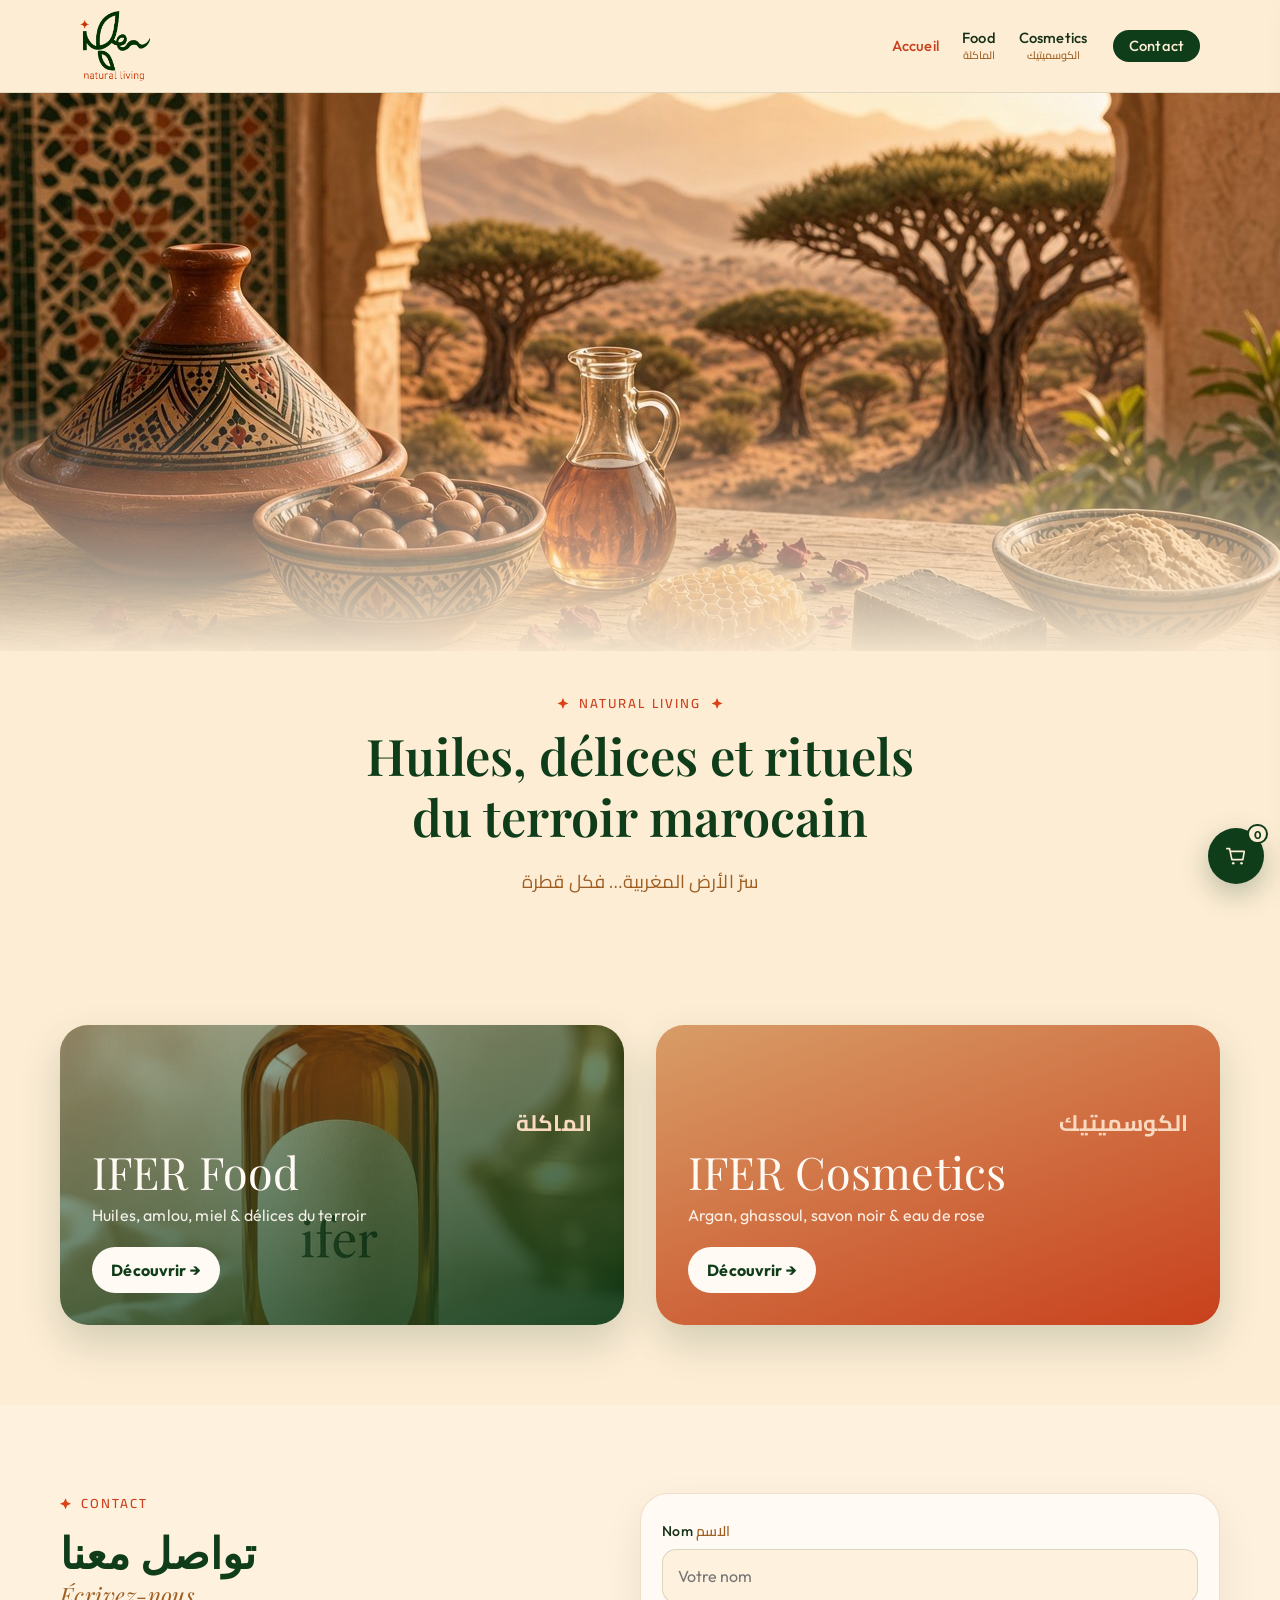
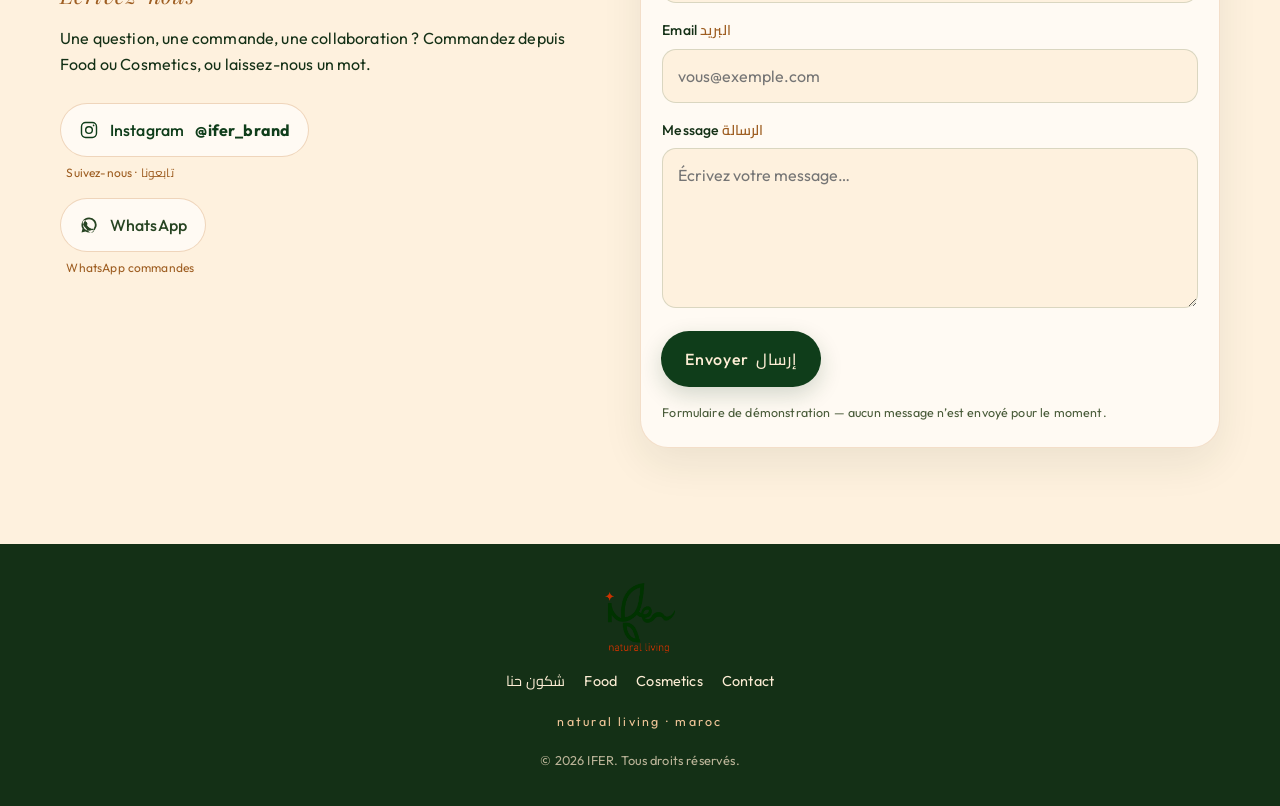
==== index.html @ e7b7a6c0 "Argan trees hero, fix WhatsApp order + contact send" ====
<!DOCTYPE html>
<html lang="fr">
<head>
  <meta charset="UTF-8">
  <meta name="viewport" content="width=device-width, initial-scale=1">
  <meta name="description" content="IFER — natural living. Huiles, délices et rituels du terroir marocain. Food et Cosmetics.">
  <title>IFER — natural living</title>
  <link rel="icon" type="image/png" sizes="32x32" href="assets/favicon-32.png">
  <link rel="icon" type="image/png" sizes="64x64" href="assets/favicon-64.png">
  <link rel="apple-touch-icon" href="assets/favicon-256.png">
  <link rel="preconnect" href="https://fonts.googleapis.com">
  <link rel="preconnect" href="https://fonts.gstatic.com" crossorigin>
  <link href="https://fonts.googleapis.com/css2?family=Cairo:wght@400;500;600;700&family=Outfit:wght@300;400;500;600&family=Playfair+Display:ital,wght@0,400;0,500;0,600;0,700;1,400;1,500&display=swap" rel="stylesheet">
  <link rel="stylesheet" href="styles.css">
</head>
<body>
  <a class="skip-link" href="#contenu">Aller au contenu</a>

  <header class="site-header" id="top">
    <div class="header-inner">
      <a class="brand" href="index.html" aria-label="ifer natural living — accueil">
        <img src="assets/ifer-logo.png" width="2061" height="2050" alt="ifer, natural living">
      </a>
      <button class="nav-toggle" type="button" aria-expanded="false" aria-controls="site-nav" aria-label="Ouvrir le menu">
        <span></span><span></span><span></span>
      </button>
      <nav class="site-nav" id="site-nav" aria-label="Navigation principale">
        <ul>
          <li><a href="index.html" aria-current="page" class="is-active">Accueil</a></li>
          <li><a href="food.html">Food<span class="nav-sub">الماكلة</span></a></li>
          <li><a href="cosmetics.html">Cosmetics<span class="nav-sub">الكوسميتيك</span></a></li>
          <li><a href="index.html#contact" class="nav-cta">Contact</a></li>
        </ul>
      </nav>
    </div>
  </header>

  <main id="contenu">
    <section class="hero" id="accueil">
      <div class="hero-art-wrap hero-heritage reveal" role="img" aria-label="Terroir marocain : tajine, noix d'argan, huile, miel, savon noir et ghassoul devant un arc en zellige et l'Atlas">
        
      </div>
      <div class="hero-caption">
        <p class="eyebrow"><span class="star" aria-hidden="true"></span> natural living <span class="star" aria-hidden="true"></span></p>
        <h1>Huiles, délices et rituels<br>du terroir marocain</h1>
        <p class="hero-ar" lang="ar" dir="rtl">سرّ الأرض المغربية… فكل قطرة</p>
        
      </div>
    </section>
    <section class="choices" id="choices">
      <div class="container choices-grid">
        <a class="choice-card choice-food" href="food.html">
          <span class="choice-ar" lang="ar" dir="rtl">الماكلة</span>
          <span class="choice-title">IFER Food</span>
          <span class="choice-sub">Huiles, amlou, miel &amp; délices du terroir</span>
          <span class="choice-go">Découvrir →</span>
        </a>
        <a class="choice-card choice-cos" href="cosmetics.html">
          <span class="choice-ar" lang="ar" dir="rtl">الكوسميتيك</span>
          <span class="choice-title">IFER Cosmetics</span>
          <span class="choice-sub">Argan, ghassoul, savon noir &amp; eau de rose</span>
          <span class="choice-go">Découvrir →</span>
        </a>
      </div>
    </section>

    <section class="contact" id="contact">
      <div class="container contact-grid">
        <div class="contact-copy reveal">
          <p class="eyebrow"><span class="star" aria-hidden="true"></span> Contact</p>
          <h2>تواصل معنا <span class="h-latin">Écrivez-nous</span></h2>
          <p>Une question, une commande, une collaboration ? Commandez depuis Food ou Cosmetics, ou laissez-nous un mot.</p>
          <ul class="contact-links">
            <li>
              <a class="social-btn ig" href="https://www.instagram.com/ifer_brand/" target="_blank" rel="noopener noreferrer">
                <svg viewBox="0 0 24 24" width="20" height="20" aria-hidden="true" fill="none" stroke="currentColor" stroke-width="1.7"><rect x="3" y="3" width="18" height="18" rx="5"/><circle cx="12" cy="12" r="4"/><circle cx="17.5" cy="6.5" r="1" fill="currentColor" stroke="none"/></svg>
                Instagram <strong>@ifer_brand</strong>
              </a>
              <span class="hint">Suivez-nous · تابعونا</span>
            </li>
            <li>
              <a class="social-btn wa" href="#" aria-disabled="true">
                <svg viewBox="0 0 24 24" width="20" height="20" aria-hidden="true" fill="currentColor"><path d="M12 3a9 9 0 0 0-7.8 13.5L3 21l4.7-1.2A9 9 0 1 0 12 3Zm0 2a7 7 0 0 1 5.9 10.7l-.3.4.7 2.5-2.5-.7-.4.2A7 7 0 1 1 12 5Zm-3.2 3.3c.2 0 .4 0 .6.5.2.5.7 1.7.8 1.8.1.2 0 .4-.2.6l-.3.4c-.2.2-.3.3-.1.6.2.3 1 1.6 2.2 2.6 1.5 1.2 2.7 1.6 3.1 1.8.4.1.6.1.8-.1.2-.2 1-.1 1.2 0 .10.0.1.2 1 1.1.2.4.2 1.3-.3 2.1-.5.8-1.6 1.3-2.2 1.3h-.6c-.4 0-1.2-.2-2.4-.7A12.5 12.5 0 0 1 8.2 16c-1.5-1.4-2.5-3.1-2.8-3.6-.3-.5-.9-1.8-.9-3 0-1.2.6-2.3 1.1-2.7.3-.3.8-.4 1.2-.4Z"/></svg>
                WhatsApp
              </a>
              <span class="hint">WhatsApp commandes</span>
            </li>
          </ul>
        </div>

        <form class="contact-form reveal" id="contact-form" action="#" method="post" novalidate>
          <div class="field">
            <label for="nom">Nom <span lang="ar">الاسم</span></label>
            <input type="text" id="nom" name="nom" autocomplete="name" placeholder="Votre nom">
          </div>
          <div class="field">
            <label for="email">Email <span lang="ar">البريد</span></label>
            <input type="email" id="email" name="email" autocomplete="email" placeholder="vous@exemple.com">
          </div>
          <div class="field">
            <label for="message">Message <span lang="ar">الرسالة</span></label>
            <textarea id="message" name="message" rows="5" placeholder="Écrivez votre message…"></textarea>
          </div>
          <button class="btn btn-green" type="submit">Envoyer <span lang="ar">إرسال</span></button>
          <p class="form-note">Formulaire de démonstration — aucun message n’est envoyé pour le moment.</p>
          <p class="form-success" id="form-success" hidden>شكراً. Merci — votre message a bien été préparé. Ouverture de WhatsApp…</p>
        </form>
      </div>
    </section>
  </main>

  <footer class="site-footer">
    <div class="container footer-inner">
      <a class="brand footer-brand" href="index.html">
        <img src="assets/ifer-logo.png" width="2061" height="2050" alt="ifer, natural living">
      </a>
      <nav aria-label="Pied de page">
        <a href="index.html">شكون حنا</a>
        <a href="food.html">Food</a>
        <a href="cosmetics.html">Cosmetics</a>
        <a href="index.html#contact">Contact</a>
      </nav>
      <p class="footer-tag">natural living · Maroc</p>
      <p class="copyright">© <span id="year"></span> IFER. Tous droits réservés.</p>
    </div>
  </footer>

  <script src="script.js"></script>
</body>
</html>
---- styles.css ----
/* IFER — natural living
   Palette sampled from the brand artwork */
:root {
  --green-dark: #0f3d1a;
  --green-wordmark: #274422;
  --green-deep: #203d1d;
  --green-ink: #143016;
  --orange: #c8401c;
  --orange-tag: #cb401e;
  --orange-star: #db4216;
  --orange-bright: #f0420e;
  --orange-dark: #c83815;
  --cream: #fdedd5;
  --cream-mid: #fdeed7;
  --cream-warm: #fef1de;
  --cream-deep: #f3e0c4;
  --gold-mid: #e7b686;
  --gold-light: #f1c699;
  --gold-dark: #d89d67;
  --amber: #b67943;
  --amber-dark: #9e5e22;
  --amber-light: #d2975a;
  --pink-pill: #f9dac1;
  --backdrop: #c4986f;
  --paper: #fffaf3;
  --text: #143016;
  --text-soft: #4a5c3a;
  --line: rgba(15, 61, 26, 0.12);
  --shadow: 0 16px 40px rgba(20, 48, 22, 0.08);
  --radius: 22px;
  --header-h: 84px;
  --font-serif: "Playfair Display", "Times New Roman", serif;
  --font-sans: "Outfit", "Cairo", system-ui, sans-serif;
  --font-ar: "Cairo", "Outfit", system-ui, sans-serif;
  --ease: cubic-bezier(.22, 1, .36, 1);
}

*, *::before, *::after { box-sizing: border-box; }
html { scroll-behavior: smooth; }
@media (prefers-reduced-motion: reduce) {
  html { scroll-behavior: auto; }
  *, *::before, *::after {
    animation-duration: 0.01ms !important;
    animation-iteration-count: 1 !important;
    transition-duration: 0.01ms !important;
  }
}

body {
  margin: 0;
  font-family: var(--font-sans);
  font-weight: 400;
  color: var(--text);
  background: var(--cream);
  line-height: 1.65;
  letter-spacing: 0.01em;
  -webkit-font-smoothing: antialiased;
}

img { max-width: 100%; height: auto; display: block; }
a { color: inherit; }
button, input, textarea { font: inherit; color: inherit; }

h1, h2, h3, em {
  font-family: var(--font-serif);
  font-weight: 600;
  letter-spacing: 0;
  line-height: 1.2;
  color: var(--green-dark);
}

h1 { font-size: clamp(1.85rem, 5vw, 3.15rem); margin: 0 0 0.4em; }
h2 { font-size: clamp(1.7rem, 4vw, 2.7rem); margin: 0 0 0.35em; }
h3 { font-size: 1.25rem; margin: 0 0 0.25em; }

[lang="ar"] { font-family: var(--font-ar); }

.skip-link {
  position: absolute;
  left: 1rem;
  top: -4rem;
  background: var(--green-dark);
  color: var(--cream);
  padding: 0.6rem 1rem;
  z-index: 1000;
  border-radius: 8px;
}
.skip-link:focus { top: 0.6rem; }

.container {
  width: min(1120px, calc(100% - 2rem));
  margin-inline: auto;
}

/* Eyebrow + 4-point star / orange dots (from the product post) */
.eyebrow {
  display: flex;
  align-items: center;
  justify-content: center;
  gap: 0.65rem;
  margin: 0 0 0.7rem;
  font-family: var(--font-ar);
  font-size: 0.82rem;
  font-weight: 600;
  letter-spacing: 0.16em;
  text-transform: uppercase;
  color: var(--orange-tag);
}
.section-head .eyebrow,
.about-copy .eyebrow,
.feature-body .eyebrow,
.contact-copy .eyebrow { justify-content: flex-start; }

.star {
  width: 11px;
  height: 11px;
  background: var(--orange-star);
  clip-path: polygon(50% 0%, 65% 35%, 100% 50%, 65% 65%, 50% 100%, 35% 65%, 0% 50%, 35% 35%);
  display: inline-block;
  flex-shrink: 0;
}
.dot {
  width: 7px;
  height: 7px;
  background: var(--orange);
  border-radius: 50%;
  display: inline-block;
  flex-shrink: 0;
}

.h-latin {
  display: block;
  margin-top: 0.25rem;
  font-family: var(--font-serif);
  font-style: italic;
  font-weight: 400;
  font-size: 0.52em;
  color: var(--amber-dark);
  letter-spacing: 0.02em;
}

.section-lead {
  max-width: 38rem;
  margin: 0.25rem 0 0;
  color: var(--text-soft);
  font-size: 1.02rem;
}

.section-head {
  margin-bottom: 2.4rem;
  text-align: left;
}

/* Buttons */
.btn {
  display: inline-flex;
  align-items: center;
  justify-content: center;
  gap: 0.45rem;
  padding: 0.85rem 1.45rem;
  border-radius: 999px;
  text-decoration: none;
  border: 1.5px solid transparent;
  cursor: pointer;
  font-weight: 500;
  letter-spacing: 0.04em;
  transition: transform 0.35s var(--ease), background 0.35s var(--ease), color 0.35s var(--ease), box-shadow 0.35s var(--ease);
}
.btn:hover { transform: translateY(-2px); }
.btn:focus-visible { outline: 2px solid var(--orange); outline-offset: 3px; }
.btn-green {
  background: var(--green-dark);
  color: var(--cream);
  box-shadow: 0 8px 22px rgba(15, 61, 26, 0.18);
}
.btn-green:hover { background: var(--green-wordmark); }
.btn-outline {
  background: transparent;
  color: var(--green-dark);
  border-color: var(--green-dark);
}
.btn-outline:hover { background: var(--green-dark); color: var(--cream); }

/* Header */
.site-header {
  position: sticky;
  top: 0;
  z-index: 50;
  background: rgba(253, 237, 213, 0.88);
  backdrop-filter: blur(16px) saturate(1.2);
  -webkit-backdrop-filter: blur(16px) saturate(1.2);
  border-bottom: 1px solid var(--line);
  transition: box-shadow 0.35s var(--ease), background 0.35s var(--ease);
}
.site-header.is-scrolled {
  background: rgba(253, 237, 213, 0.97);
  box-shadow: 0 8px 24px rgba(20, 48, 22, 0.06);
}
.header-inner {
  width: min(1120px, calc(100% - 1.4rem));
  margin-inline: auto;
  min-height: var(--header-h);
  display: flex;
  align-items: center;
  justify-content: space-between;
  gap: 1rem;
}
.brand img {
  height: 64px;
  width: auto;
  border-radius: 12px;
}
.footer-brand img { height: 72px; }

.nav-toggle {
  display: none;
  width: 44px;
  height: 44px;
  border: 0;
  background: transparent;
  padding: 10px 8px;
  cursor: pointer;
}
.nav-toggle span {
  display: block;
  height: 2px;
  margin: 6px 0;
  background: var(--green-dark);
  border-radius: 2px;
  transition: transform 0.3s var(--ease), opacity 0.3s;
}
.nav-toggle[aria-expanded="true"] span:nth-child(1) { transform: translateY(8px) rotate(45deg); }
.nav-toggle[aria-expanded="true"] span:nth-child(2) { opacity: 0; }
.nav-toggle[aria-expanded="true"] span:nth-child(3) { transform: translateY(-8px) rotate(-45deg); }

.site-nav ul {
  display: flex;
  align-items: center;
  gap: 0.15rem 1.15rem;
  list-style: none;
  margin: 0;
  padding: 0;
}
.site-nav a {
  text-decoration: none;
  color: var(--green-ink);
  font-size: 0.92rem;
  font-weight: 500;
  display: flex;
  flex-direction: column;
  align-items: center;
  line-height: 1.15;
  padding: 0.35rem 0.15rem;
  position: relative;
}
.site-nav a::after {
  content: "";
  position: absolute;
  left: 20%;
  right: 20%;
  bottom: 0;
  height: 1.5px;
  background: var(--orange);
  transform: scaleX(0);
  transition: transform 0.3s var(--ease);
}
.site-nav a:hover::after,
.site-nav a:focus-visible::after { transform: scaleX(1); }
.nav-sub {
  font-family: var(--font-ar);
  font-size: 0.68rem;
  font-weight: 500;
  color: var(--amber-dark);
  letter-spacing: 0;
  margin-top: 0.12rem;
}
.nav-cta {
  background: var(--green-dark);
  color: var(--cream) !important;
  border-radius: 999px;
  padding: 0.45rem 1rem !important;
  margin-left: 0.3rem;
}
.nav-cta::after { display: none; }
.nav-cta:hover { background: var(--green-wordmark); }

/* Hero */
.hero {
  background: var(--cream);
}
.hero-art-wrap {
  background: var(--cream-deep);
}
.hero-art {
  width: 100%;
  height: auto;
  display: block;
}
.hero-caption {
  width: min(800px, calc(100% - 2rem));
  margin: 0 auto;
  padding: 2.2rem 0 3.2rem;
  text-align: center;
}
.hero-caption h1 { color: var(--green-dark); }
.hero-ar {
  font-family: var(--font-ar);
  font-size: 1.15rem;
  color: var(--amber-dark);
  margin: 0 0 1.5rem;
}
.hero-actions {
  display: flex;
  flex-wrap: wrap;
  justify-content: center;
  gap: 0.75rem;
}

/* About */
.about {
  padding: 4.5rem 0;
  background:
    linear-gradient(180deg, var(--cream-warm) 0%, var(--cream) 100%);
}
.about-grid {
  display: grid;
  gap: 2.5rem;
  align-items: center;
}
.ar-lead {
  font-size: 1.12rem;
  line-height: 1.9;
  color: var(--green-ink);
}
.about-copy p + p { margin-top: 1rem; }
.about-figure {
  margin: 0;
  position: relative;
}
.about-figure img {
  width: 100%;
  border-radius: 28px;
  box-shadow: var(--shadow);
  object-fit: cover;
  max-height: 560px;
}
.about-figure figcaption {
  display: flex;
  align-items: center;
  gap: 0.7rem;
  margin-top: 0.9rem;
  font-family: var(--font-serif);
  font-style: italic;
  color: var(--green-wordmark);
}
.pill {
  display: inline-flex;
  align-items: center;
  background: var(--pink-pill);
  color: var(--green-dark);
  font-family: var(--font-sans);
  font-style: normal;
  font-size: 0.72rem;
  font-weight: 600;
  letter-spacing: 0.08em;
  text-transform: uppercase;
  padding: 0.35rem 0.8rem;
  border-radius: 999px;
}

/* Products */
.products { padding: 4.5rem 0 5rem; }
.food { background: var(--cream); }
.cosmetics {
  background:
    linear-gradient(180deg, #f8e4cf 0%, var(--cream-warm) 40%, var(--cream) 100%);
}

.feature-card {
  display: grid;
  gap: 0;
  background: var(--paper);
  border-radius: 28px;
  overflow: hidden;
  box-shadow: var(--shadow);
  border: 1px solid rgba(216, 157, 103, 0.28);
  margin-bottom: 2rem;
}
.feature-visual img {
  width: 100%;
  height: 100%;
  object-fit: cover;
  min-height: 280px;
  max-height: 460px;
}
.feature-body { padding: 1.8rem 1.5rem 2rem; }
.feature-body h3 { font-size: clamp(1.5rem, 3vw, 2rem); }
.ar-name {
  font-family: var(--font-ar);
  color: var(--orange-tag);
  font-weight: 600;
  margin: 0 0 0.8rem;
  font-size: 1.05rem;
}
.feature-body p { color: var(--text-soft); }

.price-soon {
  display: inline-flex;
  flex-wrap: wrap;
  align-items: center;
  gap: 0.5rem 0.75rem;
  margin-top: 1rem;
  padding: 0.4rem 0.9rem;
  background: var(--pink-pill);
  border-radius: 999px;
  font-family: var(--font-ar);
  font-weight: 700;
  font-size: 0.92rem;
  color: var(--green-dark);
  letter-spacing: 0;
}
.price-soon span {
  font-family: var(--font-sans);
  font-weight: 500;
  font-size: 0.75rem;
  letter-spacing: 0.08em;
  text-transform: uppercase;
  color: var(--amber-dark);
  border-left: 1px solid rgba(15, 61, 26, 0.2);
  padding-left: 0.75rem;
}

.card-grid {
  display: grid;
  gap: 1.15rem;
  grid-template-columns: 1fr;
}
.product-card {
  background: var(--paper);
  border-radius: var(--radius);
  overflow: hidden;
  border: 1px solid rgba(216, 157, 103, 0.3);
  box-shadow: 0 10px 28px rgba(20, 48, 22, 0.05);
  display: flex;
  flex-direction: column;
  transition: transform 0.4s var(--ease), box-shadow 0.4s var(--ease);
}
.product-card:hover {
  transform: translateY(-6px);
  box-shadow: 0 18px 36px rgba(20, 48, 22, 0.1);
}
.placeholder {
  background:
    radial-gradient(circle at 30% 20%, var(--cream-warm), var(--gold-light) 45%, var(--gold-mid) 100%);
  min-height: 180px;
  display: grid;
  place-items: center;
  padding: 1.2rem 1rem 0.4rem;
}
.placeholder-cos {
  background:
    radial-gradient(circle at 70% 30%, var(--pink-pill), var(--cream-deep) 50%, var(--gold-dark) 130%);
}
.placeholder svg { width: 110px; height: 128px; }
.card-body { padding: 1.1rem 1.2rem 1.35rem; flex: 1; display: flex; flex-direction: column; }
.card-body p { margin: 0; color: var(--text-soft); font-size: 0.95rem; }
.card-body .price-soon { margin-top: auto; padding-top: 1rem; align-self: flex-start; }

/* Terroir */
.terroir {
  padding: 4.5rem 0 5rem;
  background: var(--green-dark);
  color: var(--cream);
}
.terroir h2, .terroir .h-latin { color: var(--cream); }
.terroir .h-latin { color: var(--gold-light); }
.terroir .section-lead { color: var(--gold-light); }
.terroir .eyebrow { color: var(--gold-light); }
.terroir .star { background: var(--orange-star); }
.values-grid {
  display: grid;
  gap: 1.1rem;
  grid-template-columns: 1fr;
  margin-top: 2.2rem;
}
.value-card {
  background: rgba(253, 237, 213, 0.07);
  border: 1px solid rgba(253, 237, 213, 0.14);
  border-radius: var(--radius);
  padding: 1.5rem 1.3rem 1.6rem;
  transition: background 0.35s var(--ease), transform 0.35s var(--ease);
}
.value-card:hover {
  background: rgba(253, 237, 213, 0.12);
  transform: translateY(-4px);
}
.value-card h3 { color: var(--cream); display: flex; flex-wrap: wrap; gap: 0.4rem 0.7rem; align-items: baseline; }
.value-card h3 span { font-family: var(--font-ar); font-size: 0.85rem; font-weight: 500; color: var(--gold-light); font-style: normal; }
.value-card p { margin: 0.4rem 0 0; color: var(--cream-deep); }
.value-icon {
  width: 56px;
  height: 56px;
  margin-bottom: 0.9rem;
}
.value-icon svg { width: 100%; height: 100%; }

/* Contact */
.contact {
  padding: 4.5rem 0 5.2rem;
  background: var(--cream-warm);
}
.contact-grid { display: grid; gap: 2.4rem; }
.contact-links { list-style: none; margin: 1.6rem 0 0; padding: 0; display: grid; gap: 1rem; }
.social-btn {
  display: inline-flex;
  align-items: center;
  gap: 0.7rem;
  text-decoration: none;
  background: var(--paper);
  border: 1px solid rgba(216, 157, 103, 0.4);
  padding: 0.8rem 1.1rem;
  border-radius: 999px;
  font-weight: 500;
  transition: transform 0.3s var(--ease), box-shadow 0.3s var(--ease);
}
.social-btn:hover { transform: translateY(-2px); box-shadow: var(--shadow); }
.social-btn.ig { color: var(--green-dark); }
.social-btn.wa { color: var(--green-wordmark); }
.social-btn[aria-disabled="true"] { opacity: 0.85; cursor: default; }
.hint {
  display: block;
  margin: 0.35rem 0 0 0.4rem;
  font-size: 0.75rem;
  color: var(--amber-dark);
}

.contact-form {
  background: var(--paper);
  border-radius: 28px;
  padding: 1.6rem 1.3rem 1.5rem;
  border: 1px solid rgba(216, 157, 103, 0.3);
  box-shadow: var(--shadow);
  display: grid;
  gap: 1rem;
}
.field label {
  display: block;
  margin-bottom: 0.4rem;
  font-size: 0.88rem;
  font-weight: 500;
  color: var(--green-ink);
}
.field label span { font-family: var(--font-ar); color: var(--amber-dark); font-weight: 600; margin-right: 0.3rem; }
.field input,
.field textarea {
  width: 100%;
  border: 1.5px solid rgba(15, 61, 26, 0.15);
  background: var(--cream-warm);
  border-radius: 14px;
  padding: 0.8rem 0.95rem;
  outline: none;
  transition: border-color 0.25s, box-shadow 0.25s, background 0.25s;
}
.field textarea { resize: vertical; min-height: 120px; }
.field input:focus,
.field textarea:focus {
  border-color: var(--green-wordmark);
  background: #fff;
  box-shadow: 0 0 0 4px rgba(39, 68, 34, 0.12);
}
.form-note { margin: 0; font-size: 0.78rem; color: var(--text-soft); }
.form-success {
  margin: 0;
  padding: 0.8rem 1rem;
  background: #e7f0e4;
  color: var(--green-dark);
  border-radius: 12px;
  font-family: var(--font-ar);
}
.contact-form .btn { justify-self: start; }

/* Footer */
.site-footer {
  background: var(--green-ink);
  color: var(--cream-deep);
  padding: 2.4rem 0 2.2rem;
  text-align: center;
}
.footer-inner { display: grid; gap: 1.1rem; justify-items: center; }
.site-footer nav { display: flex; flex-wrap: wrap; gap: 0.7rem 1.2rem; justify-content: center; }
.site-footer nav a { text-decoration: none; font-size: 0.9rem; color: var(--cream); }
.site-footer nav a:hover { color: var(--gold-light); }
.footer-tag {
  margin: 0;
  letter-spacing: 0.18em;
  text-transform: lowercase;
  font-size: 0.78rem;
  color: var(--gold-light);
}
.copyright { margin: 0; font-size: 0.8rem; opacity: 0.75; }

/* Reveal */
.reveal {
  opacity: 0;
  transform: translateY(22px);
  animation: rise 0.9s var(--ease) forwards;
}
.hero-art-wrap.reveal { animation-delay: 0.05s; }
@media (prefers-reduced-motion: reduce) {
  .reveal { opacity: 1; transform: none; animation: none; }
}
@keyframes rise {
  to { opacity: 1; transform: none; }
}

/* Responsive */
@media (min-width: 640px) {
  .card-grid { grid-template-columns: 1fr 1fr; }
  .values-grid { grid-template-columns: 1fr 1fr; }
  .feature-body { padding: 2.2rem; }
  .brand img { height: 70px; }
}

@media (min-width: 900px) {
  :root { --header-h: 92px; }
  .about-grid { grid-template-columns: 1.05fr 0.95fr; gap: 4rem; }
  .feature-card { grid-template-columns: 0.9fr 1.1fr; }
  .feature-visual img { max-height: none; min-height: 100%; }
  .card-grid { grid-template-columns: repeat(4, 1fr); }
  .card-grid-5 { grid-template-columns: repeat(5, 1fr); }
  .values-grid { grid-template-columns: repeat(4, 1fr); }
  .contact-grid { grid-template-columns: 0.95fr 1.05fr; align-items: start; gap: 3.5rem; }
  .about { padding: 6rem 0; }
  .products, .terroir, .contact { padding: 5.5rem 0 6rem; }
  .hero-caption { padding: 2.6rem 0 4rem; }
  .container { width: min(1160px, calc(100% - 3.5rem)); }
}

@media (max-width: 899px) {
  .nav-toggle { display: block; }
  .site-nav {
    position: fixed;
    inset: var(--header-h) 0 auto 0;
    background: rgba(253, 237, 213, 0.98);
    border-bottom: 1px solid var(--line);
    padding: 0.5rem 1.2rem 1.2rem;
    transform: translateY(-120%);
    opacity: 0;
    pointer-events: none;
    transition: transform 0.4s var(--ease), opacity 0.35s;
    box-shadow: 0 16px 30px rgba(20, 48, 22, 0.08);
  }
  .site-nav.is-open {
    transform: none;
    opacity: 1;
    pointer-events: auto;
  }
  .site-nav ul { flex-direction: column; align-items: stretch; gap: 0; }
  .site-nav a { align-items: flex-start; padding: 0.85rem 0.2rem; font-size: 1.05rem; }
  .nav-cta { margin: 0.4rem 0 0; align-items: center !important; text-align: center; }
  body.nav-open { overflow: hidden; }
}

@media (max-width: 639px) {
  .brand img { height: 56px; }
  :root { --header-h: 76px; }
  .card-grid-5 { grid-template-columns: 1fr; }
  .hero-caption { padding: 1.6rem 0 2.4rem; }
  .about, .products, .terroir, .contact { padding: 3.2rem 0 3.6rem; }
}

/* Real IFER logo */
.hero-art-wrap { background: radial-gradient(ellipse at 30% 20%, #fffaf3 0%, #fdedd5 45%, #f1c699 100%); display:flex; justify-content:center; align-items:center; padding: clamp(2.5rem,7vw,5.5rem) 1rem; }
.hero-art { width: min(340px, 62vw) !important; }
.brand img { width:auto; }

/* Two-choice home */
.choices { padding: clamp(1rem,4vw,2.5rem) 0 clamp(3rem,7vw,5rem); background: var(--cream); }
.choices-grid { display:grid; grid-template-columns: 1fr 1fr; gap: clamp(1rem,3vw,2rem); }
.choice-card { display:flex; flex-direction:column; justify-content:flex-end; gap:.4rem; min-height: 300px; padding: 2rem; border-radius: 28px; text-decoration:none; color:#fffaf3; position:relative; overflow:hidden; box-shadow: 0 18px 40px rgba(15,61,26,.18); transition: transform .35s ease, box-shadow .35s ease; }
.choice-card:hover { transform: translateY(-6px); box-shadow: 0 26px 50px rgba(15,61,26,.26); }
.choice-food { background: linear-gradient(160deg, rgba(15,61,26,.35), rgba(15,61,26,.92)), url('assets/products/argan-culinaire.jpg') center/cover; }
.choice-cos { background: linear-gradient(160deg, #d89d67 0%, #c8401c 100%); }
.choice-ar { font-size: 1.4rem; font-weight:700; color:#f9dac1; }
.choice-title { font-family: 'Playfair Display', serif; font-size: clamp(2rem,4vw,2.8rem); line-height:1.05; }
.choice-sub { opacity:.92; }
.choice-go { margin-top:.8rem; align-self:flex-start; background:#fffaf3; color:#0f3d1a; padding:.6rem 1.2rem; border-radius:999px; font-weight:700; }
.back-wrap { padding-top: 1.5rem; }
.back-link { color:#0f3d1a; font-weight:700; text-decoration:none; background:#f9dac1; padding:.5rem 1rem; border-radius:999px; display:inline-block; }
.site-nav a.is-active { color: var(--orange, #c8401c); }
@media (max-width: 700px) { .choices-grid { grid-template-columns: 1fr; } .choice-card { min-height: 230px; } }

/* Product photos, prices, cart & checkout */
.test-prices-note {
  display: inline-block;
  margin: 0.9rem 0 0;
  padding: 0.35rem 0.85rem;
  background: var(--pink-pill);
  color: var(--green-dark);
  border-radius: 999px;
  font-family: var(--font-ar);
  font-size: 0.85rem;
  font-weight: 600;
}
.product-photo {
  aspect-ratio: 3 / 4;
  overflow: hidden;
  background: var(--cream-deep);
}
.product-photo img,
.product-photo picture,
.feature-visual picture {
  display: block;
  width: 100%;
  height: 100%;
}
.product-photo img,
.feature-visual img {
  width: 100%;
  height: 100%;
  object-fit: cover;
}
.price {
  display: flex;
  flex-wrap: wrap;
  align-items: baseline;
  gap: 0.45rem 0.7rem;
  margin: 0.9rem 0 0;
  color: var(--green-dark) !important;
  font-family: var(--font-sans);
}
.price strong {
  font-family: var(--font-serif);
  font-size: 1.25rem;
  font-weight: 700;
}
.price .size {
  font-size: 0.8rem;
  font-weight: 500;
  letter-spacing: 0.06em;
  text-transform: uppercase;
  color: var(--amber-dark);
}
.card-body .price { margin-top: auto; padding-top: 0.85rem; }
.buy-row {
  display: flex;
  flex-wrap: wrap;
  align-items: flex-end;
  gap: 0.55rem;
  margin-top: 0.85rem;
}
.qty-wrap {
  display: flex;
  flex-direction: column;
  gap: 0.2rem;
  font-size: 0.7rem;
  font-weight: 600;
  color: var(--amber-dark);
}
.qty-input {
  width: 4.2rem;
  border: 1.5px solid rgba(15, 61, 26, 0.18);
  background: var(--cream-warm);
  border-radius: 12px;
  padding: 0.55rem 0.4rem;
  text-align: center;
}
.btn-add { padding: 0.7rem 0.95rem; font-size: 0.82rem; letter-spacing: 0.02em; flex: 1; min-width: 8.5rem; }
.btn-add.is-added { background: #2e5a32; }
.card-grid-5 .btn-add { font-size: 0.75rem; padding: 0.65rem 0.7rem; }

/* Floating cart */
.cart-fab {
  position: fixed;
  right: 1rem;
  bottom: 1rem;
  z-index: 80;
  width: 56px;
  height: 56px;
  border: 0;
  border-radius: 50%;
  background: var(--green-dark);
  color: var(--cream);
  box-shadow: 0 10px 28px rgba(15, 61, 26, 0.28);
  cursor: pointer;
  display: grid;
  place-items: center;
  transition: transform 0.3s var(--ease);
}
.cart-fab:hover { transform: translateY(-2px); }
.cart-fab.has-items { background: var(--orange); }
.cart-fab.is-pulse { animation: cartpulse 0.45s var(--ease); }
@keyframes cartpulse {
  0% { transform: scale(1); }
  40% { transform: scale(1.12); }
  100% { transform: scale(1); }
}
.cart-badge {
  position: absolute;
  top: -4px;
  right: -4px;
  min-width: 20px;
  height: 20px;
  padding: 0 5px;
  border-radius: 999px;
  background: var(--cream);
  color: var(--green-dark);
  font-size: 0.7rem;
  font-weight: 700;
  display: grid;
  place-items: center;
  border: 2px solid var(--green-dark);
}
.cart-fab.has-items .cart-badge { border-color: var(--orange); }
.cart-overlay {
  position: fixed;
  inset: 0;
  background: rgba(15, 61, 26, 0.35);
  z-index: 85;
  opacity: 0;
  pointer-events: none;
  transition: opacity 0.3s;
}
.cart-overlay.is-open { opacity: 1; pointer-events: auto; }
.cart-drawer {
  position: fixed;
  top: 0;
  right: 0;
  z-index: 90;
  width: min(420px, 100%);
  height: 100%;
  background: var(--cream);
  box-shadow: -12px 0 40px rgba(15, 61, 26, 0.18);
  transform: translateX(110%);
  transition: transform 0.4s var(--ease);
  display: flex;
  flex-direction: column;
  overflow: auto;
  -webkit-overflow-scrolling: touch;
}
.cart-drawer.is-open { transform: none; }
.cart-head {
  display: flex;
  align-items: center;
  justify-content: space-between;
  padding: 1rem 1.1rem;
  border-bottom: 1px solid var(--line);
  position: sticky;
  top: 0;
  background: var(--cream);
  z-index: 1;
}
.cart-head h2 {
  margin: 0;
  font-size: 1.35rem;
  font-family: var(--font-ar);
}
.cart-head h2 span {
  display: block;
  font-family: var(--font-serif);
  font-style: italic;
  font-weight: 400;
  font-size: 0.7em;
  color: var(--amber-dark);
}
.cart-close {
  width: 40px;
  height: 40px;
  border: 0;
  background: transparent;
  font-size: 1.8rem;
  line-height: 1;
  color: var(--green-dark);
  cursor: pointer;
}
.cart-list { list-style: none; margin: 0; padding: 0.6rem 1rem; display: grid; gap: 0.8rem; flex: 1; }
.cart-empty { text-align: center; color: var(--text-soft); padding: 2rem 0.5rem; }
.cart-item {
  display: grid;
  grid-template-columns: 72px 1fr;
  gap: 0.75rem;
  background: var(--paper);
  border: 1px solid rgba(216, 157, 103, 0.3);
  border-radius: 16px;
  padding: 0.6rem;
  align-items: center;
}
.cart-item img { width: 72px; height: 72px; object-fit: cover; border-radius: 10px; background: var(--cream-deep); }
.cart-item-name { margin: 0; font-weight: 600; font-size: 0.92rem; color: var(--green-dark); }
.cart-item-meta { margin: 0.15rem 0 0.4rem; font-size: 0.75rem; color: var(--amber-dark); font-family: var(--font-ar); }
.cart-item-row { display: flex; align-items: center; gap: 0.35rem; flex-wrap: wrap; }
.qty-btn {
  width: 28px;
  height: 28px;
  border-radius: 8px;
  border: 1px solid rgba(15, 61, 26, 0.2);
  background: var(--cream-warm);
  cursor: pointer;
  color: var(--green-dark);
  font-weight: 700;
}
.cart-qty { min-width: 1.2rem; text-align: center; font-weight: 600; }
.cart-remove {
  border: 0;
  background: transparent;
  color: var(--orange);
  font-size: 0.75rem;
  cursor: pointer;
  font-family: var(--font-ar);
  margin-left: auto;
}
.cart-line { font-weight: 700; font-size: 0.85rem; margin-left: auto; }
.cart-totals {
  padding: 0.9rem 1.1rem;
  border-top: 1px solid var(--line);
  background: var(--paper);
}
.cart-totals p { display: flex; justify-content: space-between; margin: 0.25rem 0; font-size: 0.92rem; }
.cart-free-hint { display: block !important; font-size: 0.75rem !important; color: var(--amber-dark); margin: 0.15rem 0 0.4rem !important; }
.cart-total { font-size: 1.05rem !important; color: var(--green-dark); }
.checkout-form {
  padding: 0 1.1rem 1.4rem;
  display: grid;
  gap: 0.7rem;
}
.checkout-form h3 { margin: 0.2rem 0 0; font-size: 1.1rem; }
.pay-note {
  margin: 0;
  background: var(--pink-pill);
  color: var(--green-dark);
  padding: 0.4rem 0.7rem;
  border-radius: 999px;
  font-size: 0.8rem;
  font-weight: 600;
  font-family: var(--font-ar);
  text-align: center;
}
.checkout-form .field textarea { min-height: 64px; }
.form-error { margin: 0; color: var(--orange); font-size: 0.82rem; font-family: var(--font-ar); }
.btn-block { width: 100%; }
body.cart-open { overflow: hidden; }

.order-modal {
  position: fixed;
  inset: 0;
  z-index: 100;
  background: rgba(15, 61, 26, 0.45);
  display: grid;
  place-items: center;
  padding: 1rem;
}
.order-modal[hidden] { display: none; }
.order-modal-card {
  width: min(520px, 100%);
  max-height: 90vh;
  overflow: auto;
  background: var(--paper);
  border-radius: 20px;
  padding: 1.3rem;
}
.order-modal-note { font-size: 0.85rem; color: var(--amber-dark); }
.order-modal-body {
  white-space: pre-wrap;
  background: var(--cream-warm);
  padding: 0.9rem;
  border-radius: 12px;
  font-size: 0.85rem;
  overflow: auto;
}
.order-modal-actions { display: flex; flex-wrap: wrap; gap: 0.5rem; margin-top: 0.8rem; }

@media (min-width: 900px) and (max-width: 1099px) {
  .card-grid-5 { grid-template-columns: repeat(3, 1fr); }
}
@media (max-width: 899px) {
  .cart-fab { bottom: 1.1rem; right: 0.85rem; }
}

/* Heritage hero image (replaces big logo) */
.hero-art-wrap.hero-heritage { background: linear-gradient(180deg, rgba(253,237,213,0) 55%, rgba(253,237,213,.95) 100%), url('assets/hero-heritage-v2.jpg') center/cover no-repeat; min-height: clamp(320px, 62vh, 640px); padding: 0; }
@media (max-width: 700px) { .hero-art-wrap.hero-heritage { min-height: 300px; background-position: 30% center; } }
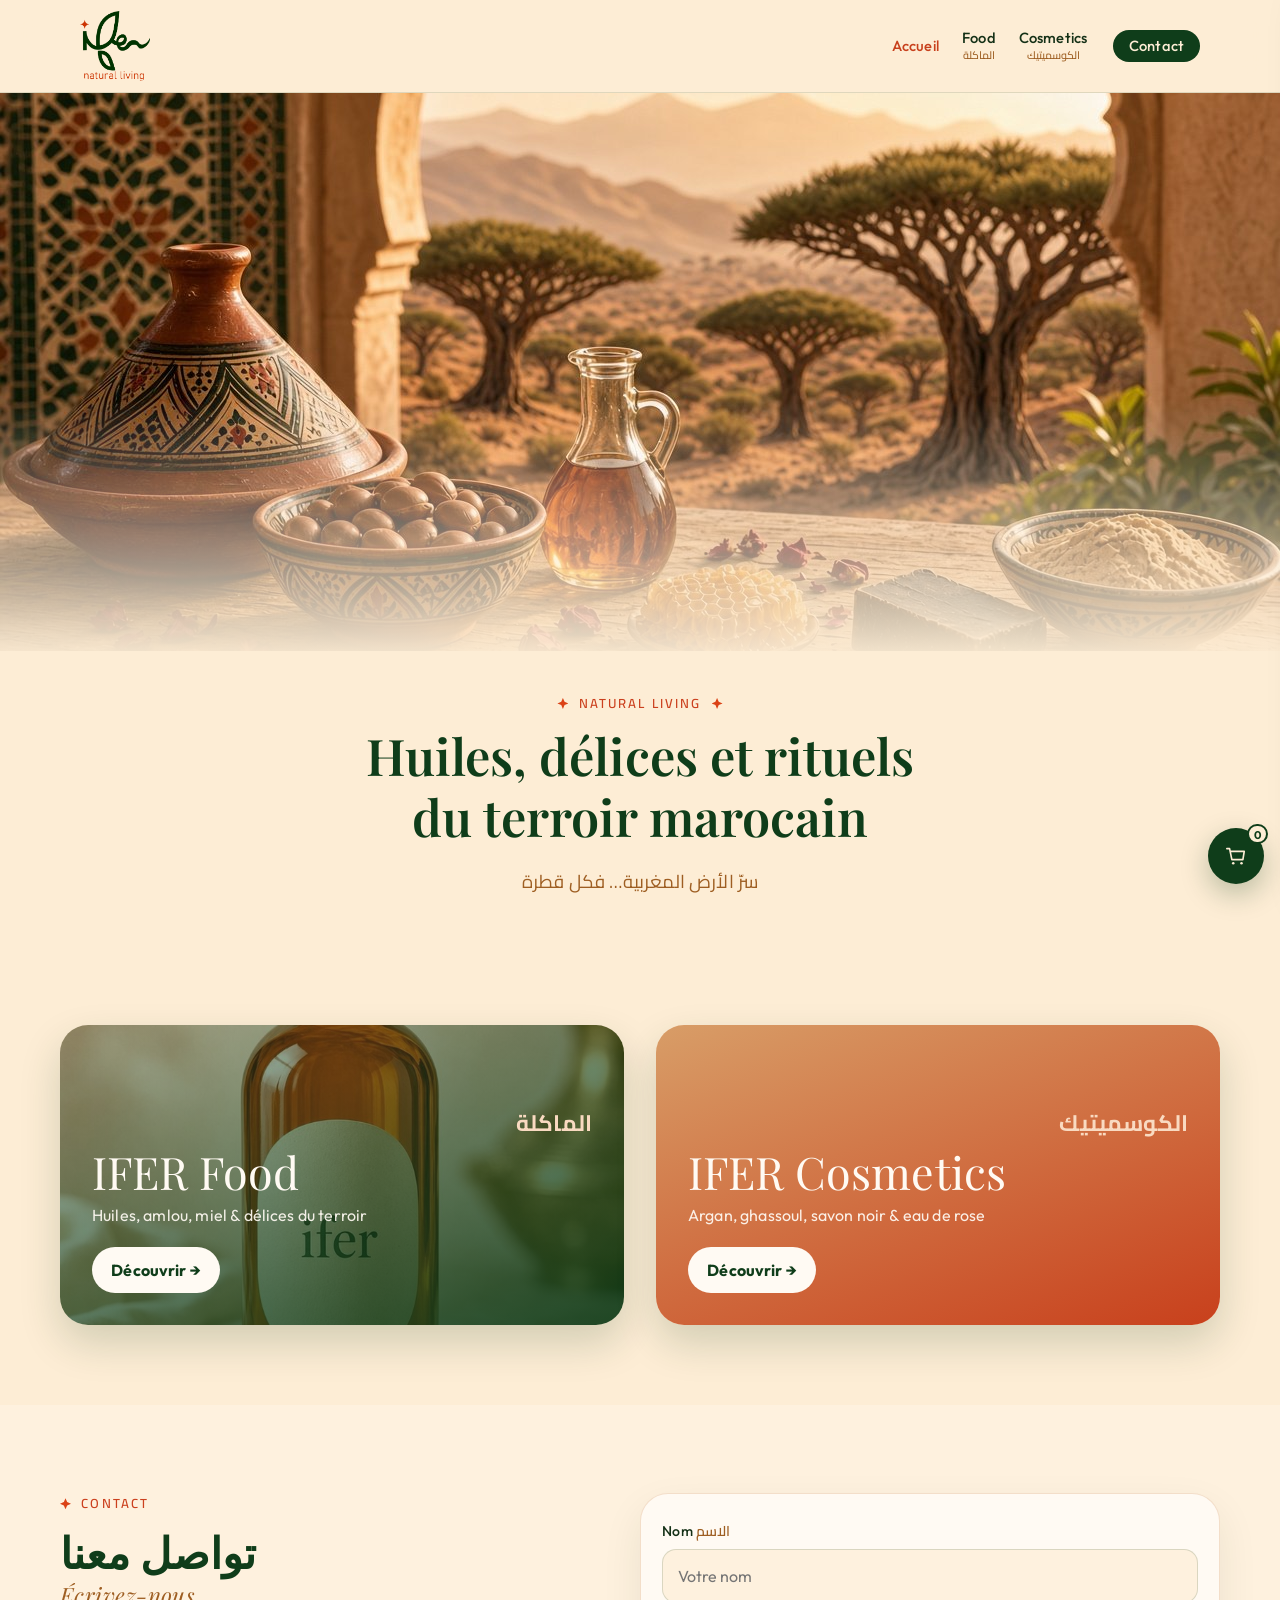
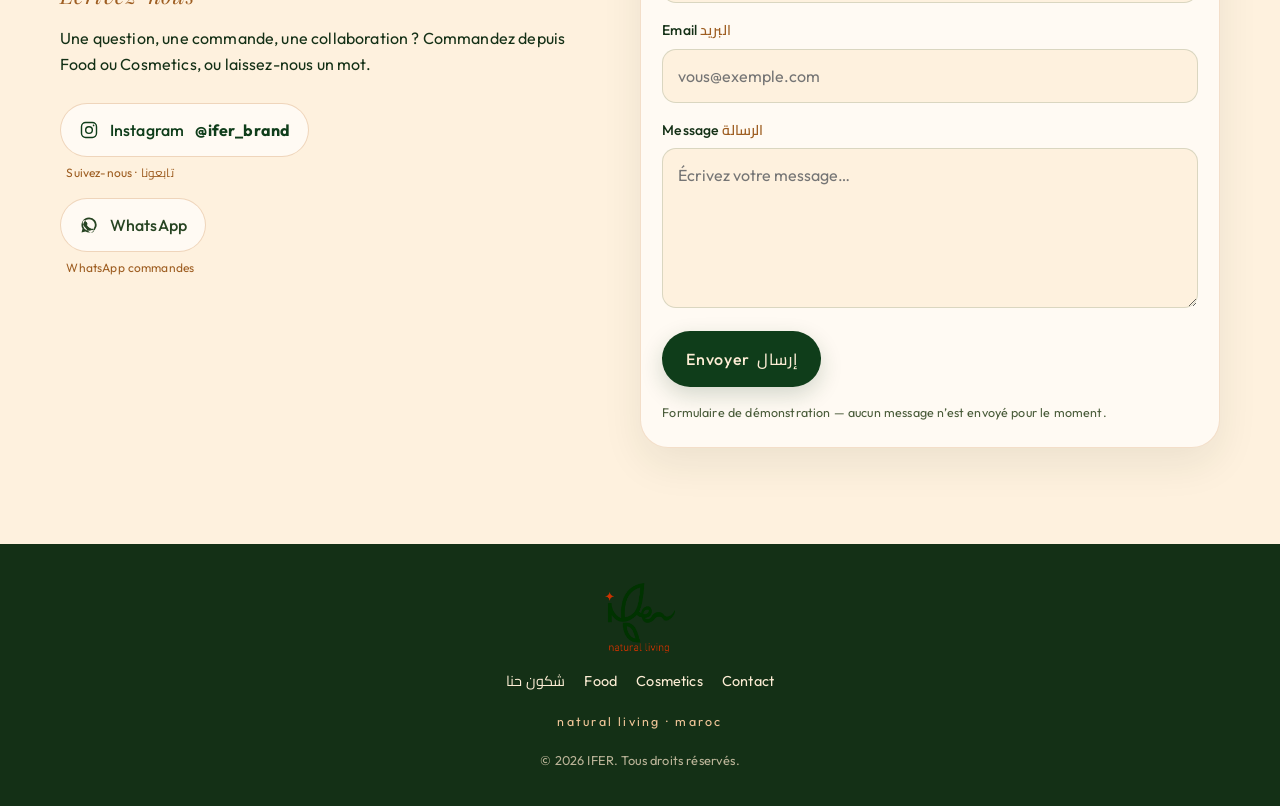
==== commit 2a0fbabf: "Cache-bust assets" ====
--- a/index.html
+++ b/index.html
@@ -11,7 +11,7 @@
   <link rel="preconnect" href="https://fonts.googleapis.com">
   <link rel="preconnect" href="https://fonts.gstatic.com" crossorigin>
   <link href="https://fonts.googleapis.com/css2?family=Cairo:wght@400;500;600;700&family=Outfit:wght@300;400;500;600&family=Playfair+Display:ital,wght@0,400;0,500;0,600;0,700;1,400;1,500&display=swap" rel="stylesheet">
-  <link rel="stylesheet" href="styles.css">
+  <link rel="stylesheet" href="styles.css?v=1794330537">
 </head>
 <body>
   <a class="skip-link" href="#contenu">Aller au contenu</a>
@@ -125,6 +125,6 @@
     </div>
   </footer>
 
-  <script src="script.js"></script>
+  <script src="script.js?v=1794330537"></script>
 </body>
 </html>
--- a/styles.css
+++ b/styles.css
@@ -679,7 +679,7 @@
 .choices-grid { display:grid; grid-template-columns: 1fr 1fr; gap: clamp(1rem,3vw,2rem); }
 .choice-card { display:flex; flex-direction:column; justify-content:flex-end; gap:.4rem; min-height: 300px; padding: 2rem; border-radius: 28px; text-decoration:none; color:#fffaf3; position:relative; overflow:hidden; box-shadow: 0 18px 40px rgba(15,61,26,.18); transition: transform .35s ease, box-shadow .35s ease; }
 .choice-card:hover { transform: translateY(-6px); box-shadow: 0 26px 50px rgba(15,61,26,.26); }
-.choice-food { background: linear-gradient(160deg, rgba(15,61,26,.35), rgba(15,61,26,.92)), url('assets/products/argan-culinaire.jpg') center/cover; }
+.choice-food { background: linear-gradient(160deg, rgba(15,61,26,.35), rgba(15,61,26,.92)), url('assets/products/argan-culinaire.jpg?v=1794330537') center/cover; }
 .choice-cos { background: linear-gradient(160deg, #d89d67 0%, #c8401c 100%); }
 .choice-ar { font-size: 1.4rem; font-weight:700; color:#f9dac1; }
 .choice-title { font-family: 'Playfair Display', serif; font-size: clamp(2rem,4vw,2.8rem); line-height:1.05; }
@@ -977,5 +977,5 @@
 }
 
 /* Heritage hero image (replaces big logo) */
-.hero-art-wrap.hero-heritage { background: linear-gradient(180deg, rgba(253,237,213,0) 55%, rgba(253,237,213,.95) 100%), url('assets/hero-heritage-v2.jpg') center/cover no-repeat; min-height: clamp(320px, 62vh, 640px); padding: 0; }
+.hero-art-wrap.hero-heritage { background: linear-gradient(180deg, rgba(253,237,213,0) 55%, rgba(253,237,213,.95) 100%), url('assets/hero-heritage-v2.jpg?v=1794330537') center/cover no-repeat; min-height: clamp(320px, 62vh, 640px); padding: 0; }
 @media (max-width: 700px) { .hero-art-wrap.hero-heritage { min-height: 300px; background-position: 30% center; } }
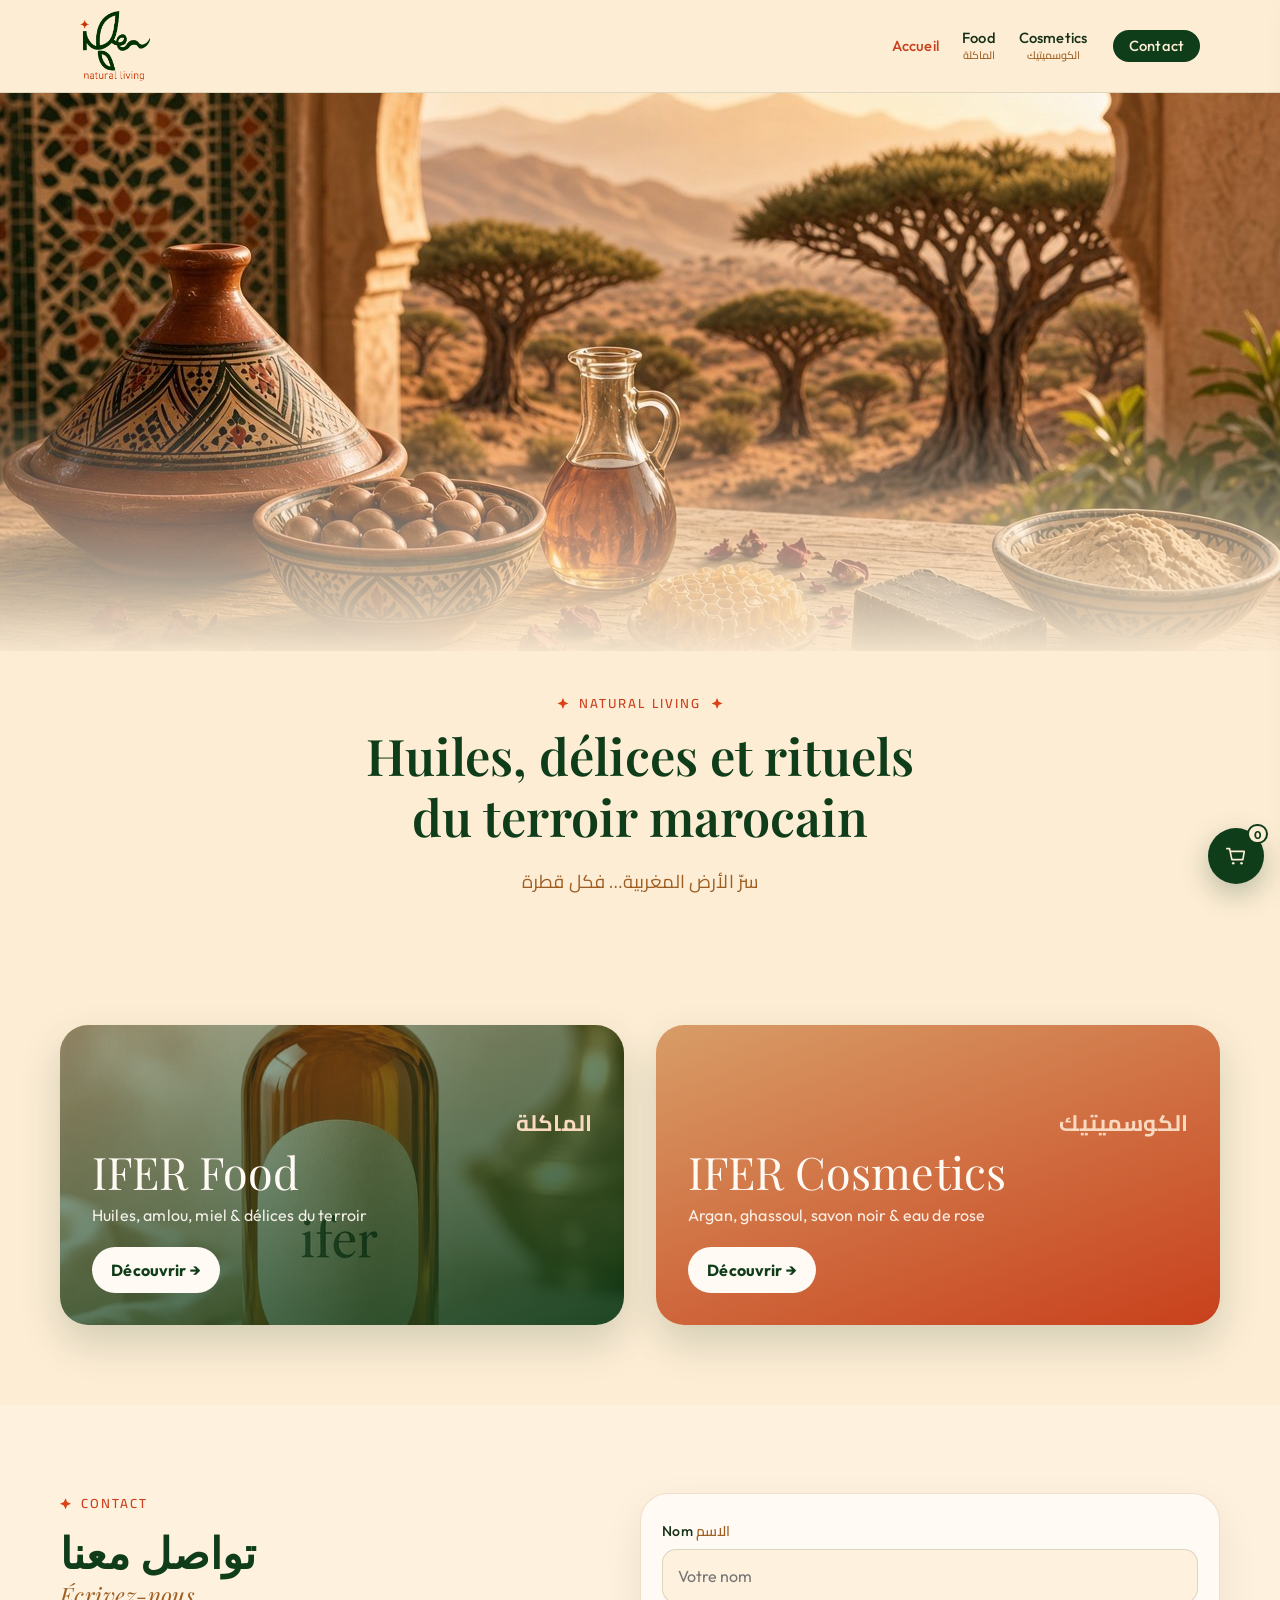
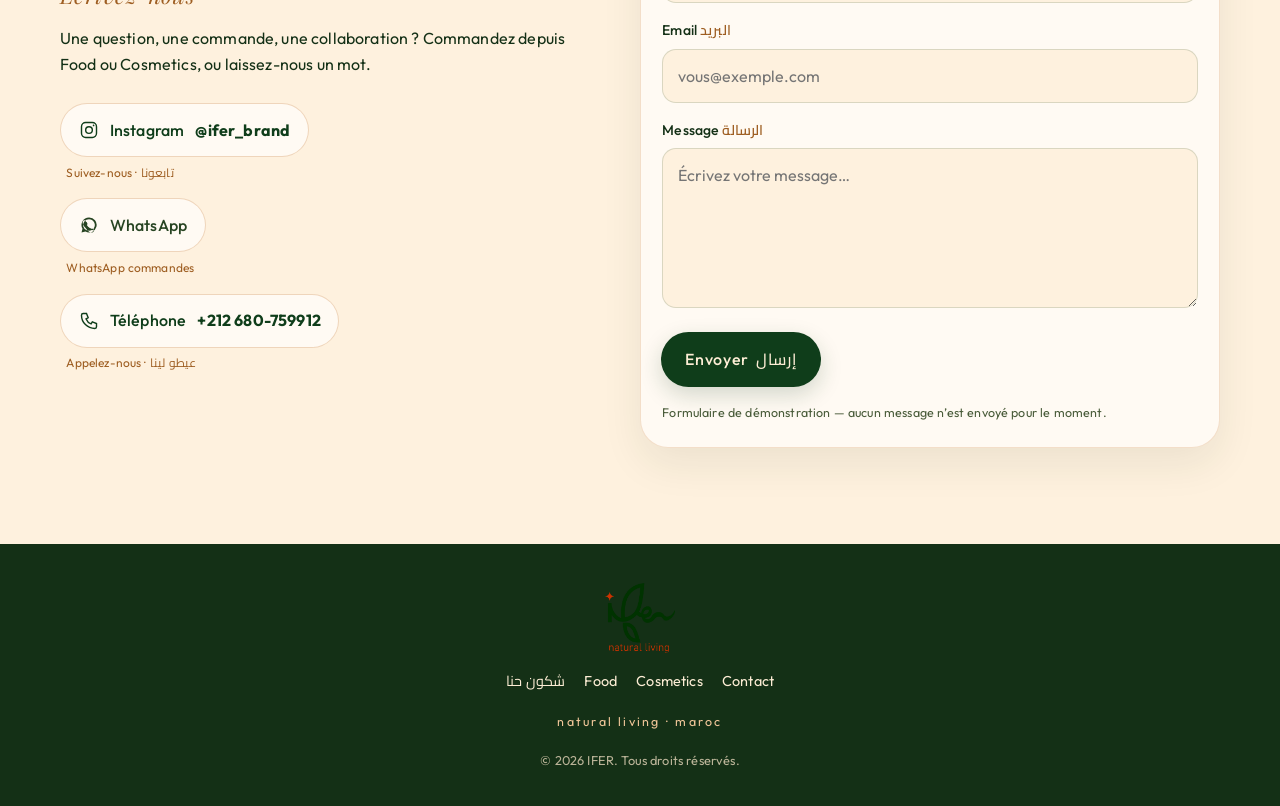
==== commit 1387dfd1: "Add phone number to contact" ====
--- a/index.html
+++ b/index.html
@@ -11,7 +11,7 @@
   <link rel="preconnect" href="https://fonts.googleapis.com">
   <link rel="preconnect" href="https://fonts.gstatic.com" crossorigin>
   <link href="https://fonts.googleapis.com/css2?family=Cairo:wght@400;500;600;700&family=Outfit:wght@300;400;500;600&family=Playfair+Display:ital,wght@0,400;0,500;0,600;0,700;1,400;1,500&display=swap" rel="stylesheet">
-  <link rel="stylesheet" href="styles.css?v=1794330537">
+  <link rel="stylesheet" href="styles.css?v=1794330808">
 </head>
 <body>
   <a class="skip-link" href="#contenu">Aller au contenu</a>
@@ -85,6 +85,13 @@
               </a>
               <span class="hint">WhatsApp commandes</span>
             </li>
+            <li>
+              <a class="social-btn tel" href="tel:+212680759912">
+                <svg viewBox="0 0 24 24" width="20" height="20" aria-hidden="true" fill="none" stroke="currentColor" stroke-width="1.7"><path d="M5 3h4l2 5-2.5 1.5a11 11 0 0 0 6 6L16 13l5 2v4a2 2 0 0 1-2 2A16 16 0 0 1 3 5a2 2 0 0 1 2-2Z"/></svg>
+                Téléphone <strong dir="ltr">+212 680-759912</strong>
+              </a>
+              <span class="hint">Appelez-nous · عيطو لينا</span>
+            </li>
           </ul>
         </div>
 
--- a/styles.css
+++ b/styles.css
@@ -526,6 +526,7 @@
 .social-btn:hover { transform: translateY(-2px); box-shadow: var(--shadow); }
 .social-btn.ig { color: var(--green-dark); }
 .social-btn.wa { color: var(--green-wordmark); }
+.social-btn.tel { color: var(--green-dark); }
 .social-btn[aria-disabled="true"] { opacity: 0.85; cursor: default; }
 .hint {
   display: block;
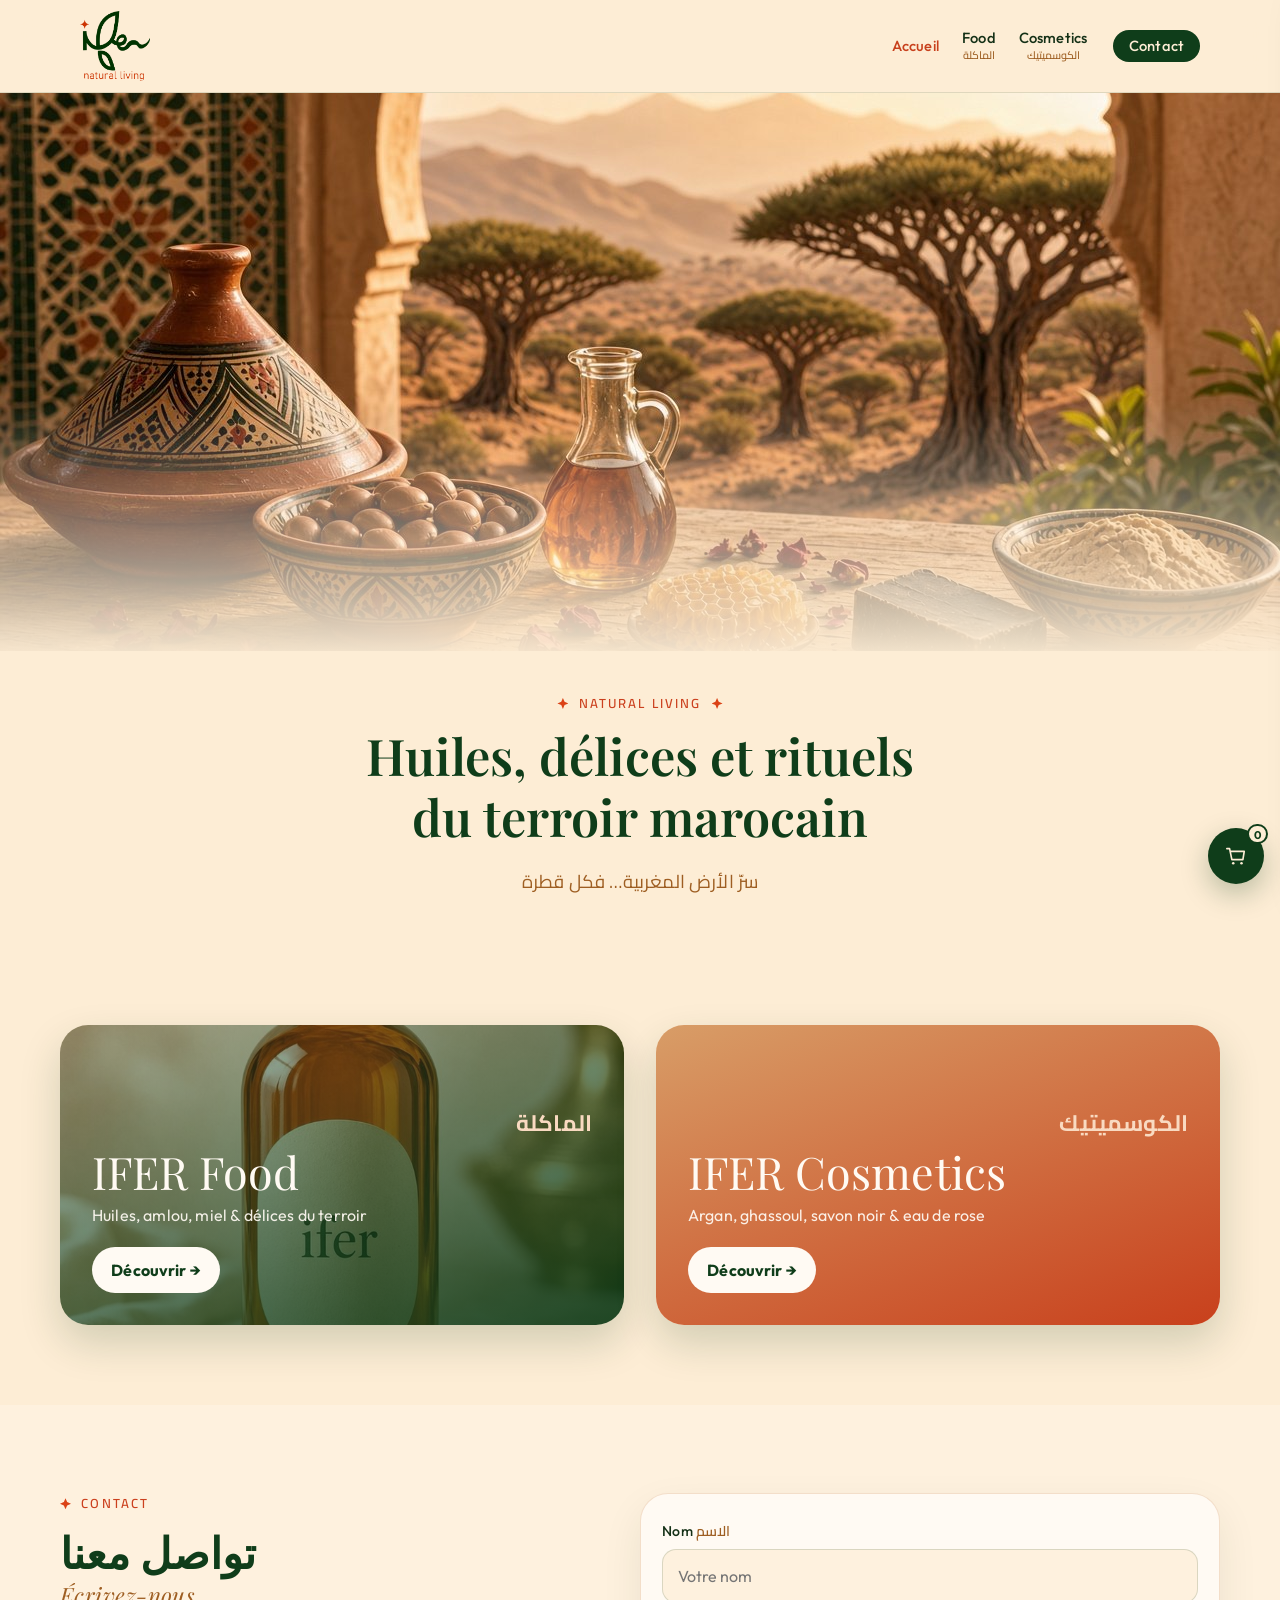
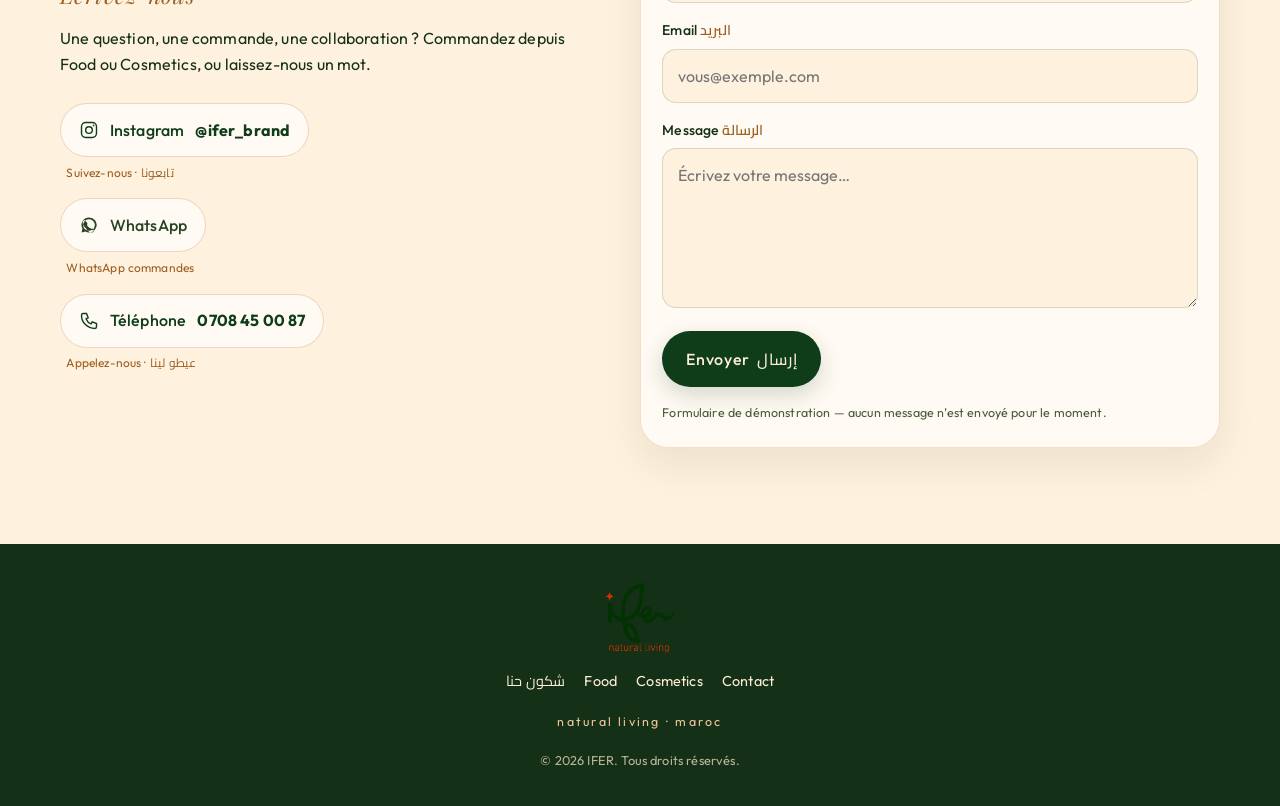
==== commit e898af16: "WhatsApp 0680759912, phone 0708450087" ====
--- a/index.html
+++ b/index.html
@@ -11,7 +11,7 @@
   <link rel="preconnect" href="https://fonts.googleapis.com">
   <link rel="preconnect" href="https://fonts.gstatic.com" crossorigin>
   <link href="https://fonts.googleapis.com/css2?family=Cairo:wght@400;500;600;700&family=Outfit:wght@300;400;500;600&family=Playfair+Display:ital,wght@0,400;0,500;0,600;0,700;1,400;1,500&display=swap" rel="stylesheet">
-  <link rel="stylesheet" href="styles.css?v=1794330808">
+  <link rel="stylesheet" href="styles.css?v=1794330836">
 </head>
 <body>
   <a class="skip-link" href="#contenu">Aller au contenu</a>
@@ -86,9 +86,9 @@
               <span class="hint">WhatsApp commandes</span>
             </li>
             <li>
-              <a class="social-btn tel" href="tel:+212680759912">
+              <a class="social-btn tel" href="tel:+212708450087">
                 <svg viewBox="0 0 24 24" width="20" height="20" aria-hidden="true" fill="none" stroke="currentColor" stroke-width="1.7"><path d="M5 3h4l2 5-2.5 1.5a11 11 0 0 0 6 6L16 13l5 2v4a2 2 0 0 1-2 2A16 16 0 0 1 3 5a2 2 0 0 1 2-2Z"/></svg>
-                Téléphone <strong dir="ltr">+212 680-759912</strong>
+                Téléphone <strong dir="ltr">0708 45 00 87</strong>
               </a>
               <span class="hint">Appelez-nous · عيطو لينا</span>
             </li>
@@ -132,6 +132,6 @@
     </div>
   </footer>
 
-  <script src="script.js?v=1794330537"></script>
+  <script src="script.js?v=1794330836"></script>
 </body>
 </html>
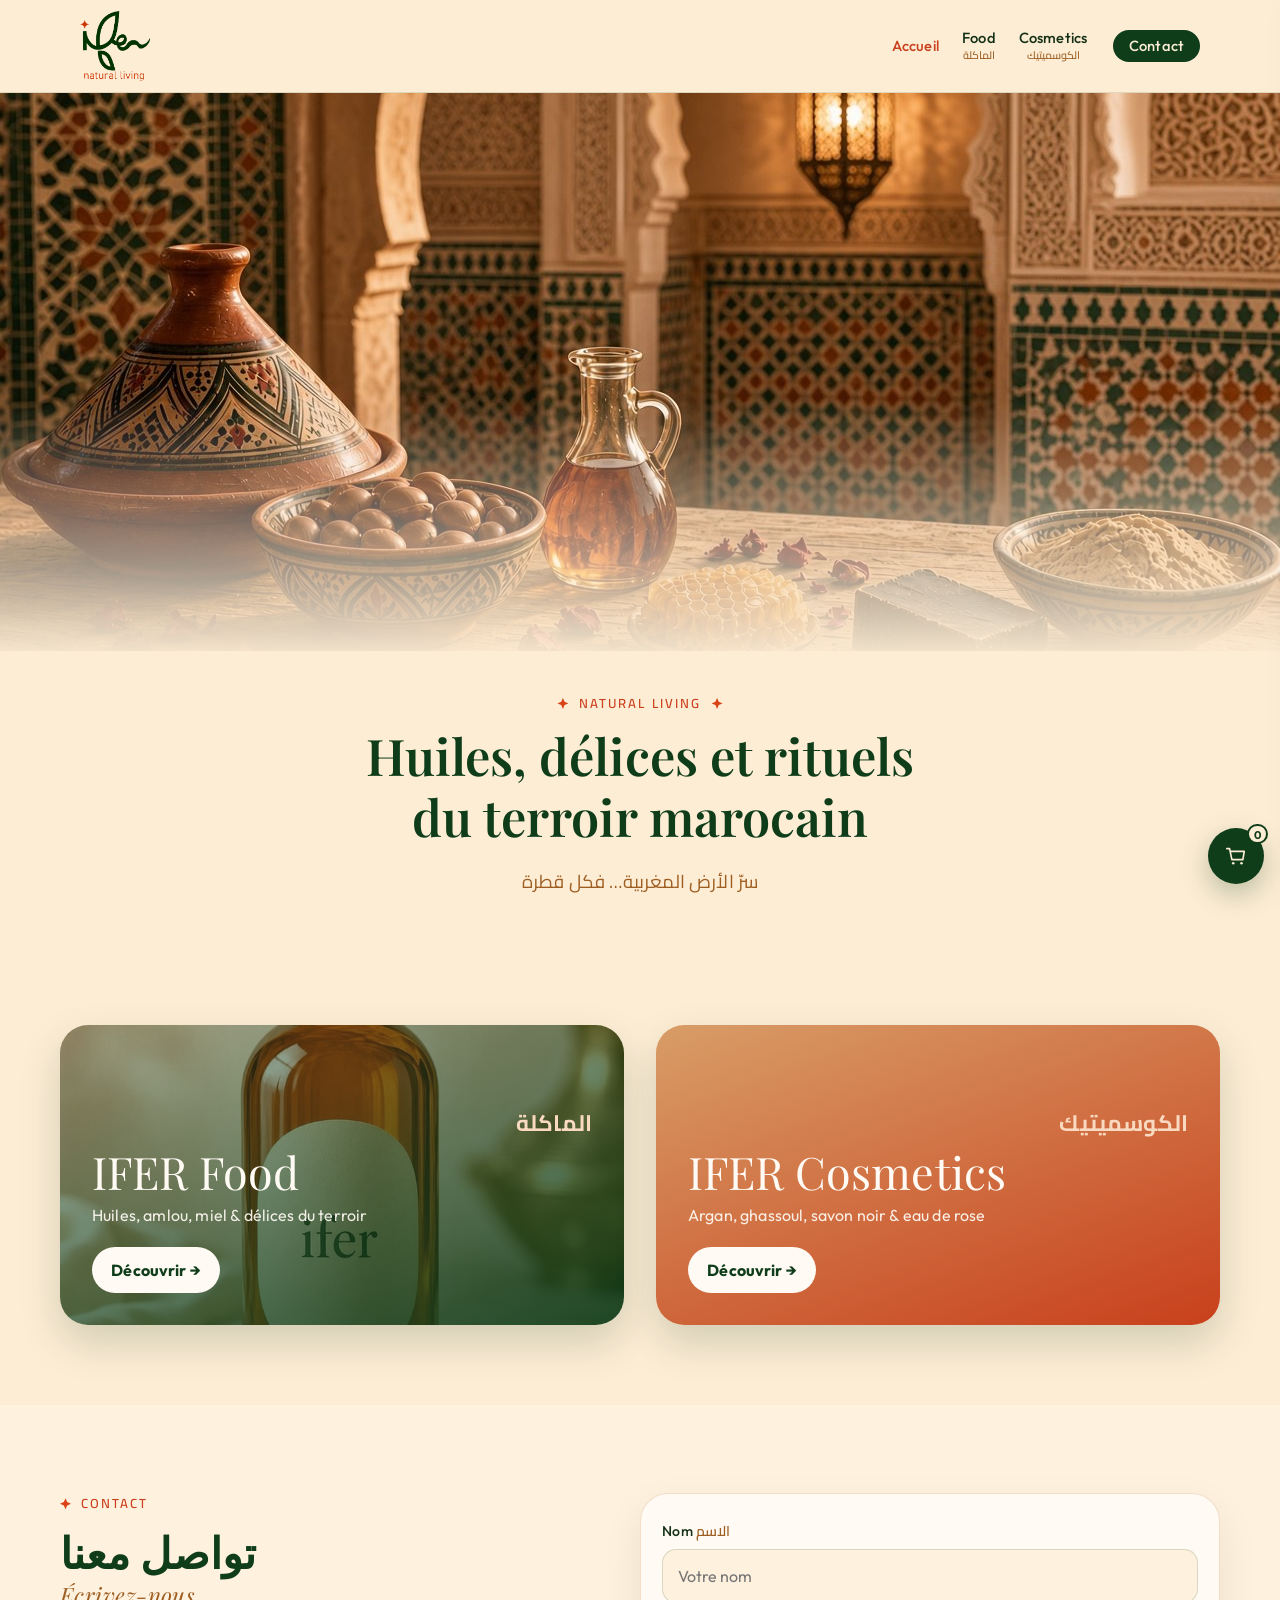
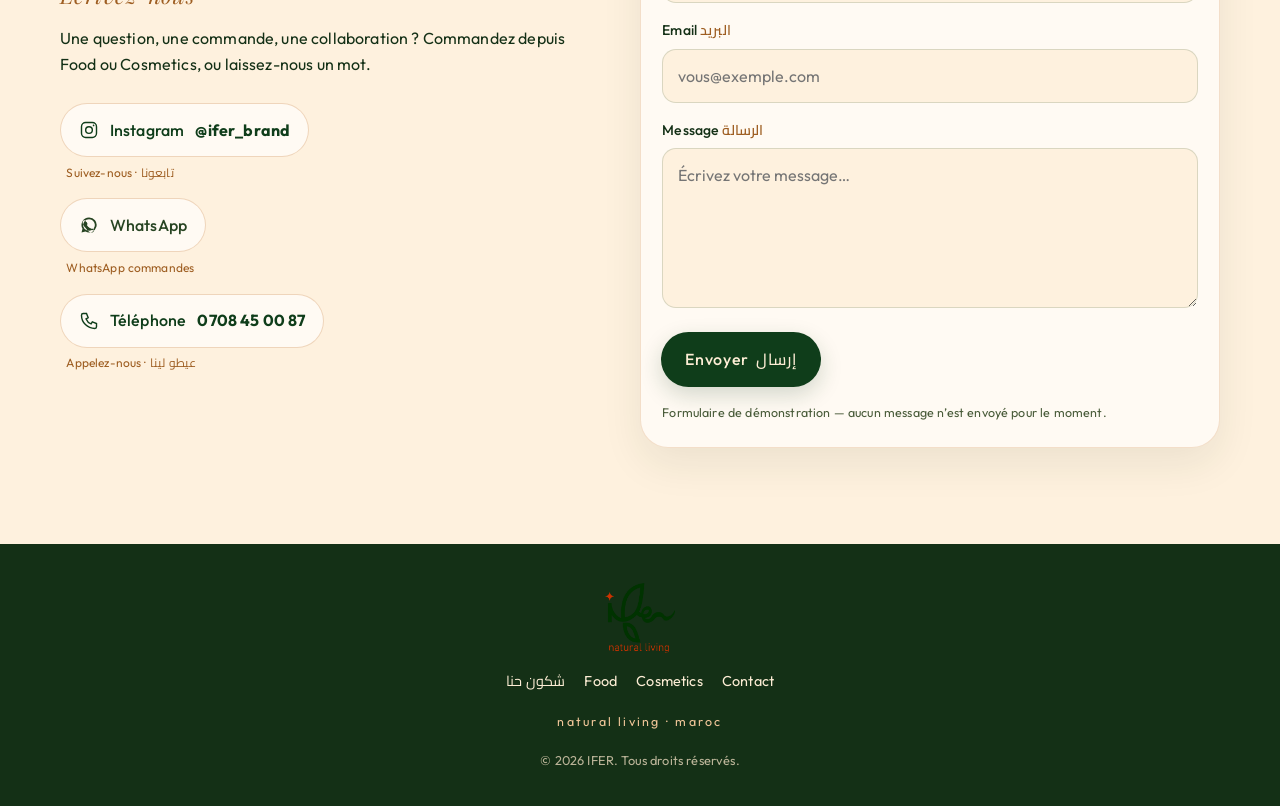
==== commit 676a437b: "Riad interior hero background" ====
--- a/index.html
+++ b/index.html
@@ -11,7 +11,7 @@
   <link rel="preconnect" href="https://fonts.googleapis.com">
   <link rel="preconnect" href="https://fonts.gstatic.com" crossorigin>
   <link href="https://fonts.googleapis.com/css2?family=Cairo:wght@400;500;600;700&family=Outfit:wght@300;400;500;600&family=Playfair+Display:ital,wght@0,400;0,500;0,600;0,700;1,400;1,500&display=swap" rel="stylesheet">
-  <link rel="stylesheet" href="styles.css?v=1794330836">
+  <link rel="stylesheet" href="styles.css?v=1794330872">
 </head>
 <body>
   <a class="skip-link" href="#contenu">Aller au contenu</a>
@@ -132,6 +132,6 @@
     </div>
   </footer>
 
-  <script src="script.js?v=1794330836"></script>
+  <script src="script.js?v=1794330872"></script>
 </body>
 </html>
--- a/styles.css
+++ b/styles.css
@@ -978,5 +978,5 @@
 }
 
 /* Heritage hero image (replaces big logo) */
-.hero-art-wrap.hero-heritage { background: linear-gradient(180deg, rgba(253,237,213,0) 55%, rgba(253,237,213,.95) 100%), url('assets/hero-heritage-v2.jpg?v=1794330537') center/cover no-repeat; min-height: clamp(320px, 62vh, 640px); padding: 0; }
+.hero-art-wrap.hero-heritage { background: linear-gradient(180deg, rgba(253,237,213,0) 55%, rgba(253,237,213,.95) 100%), url('assets/hero-heritage-v3.jpg') center/cover no-repeat; min-height: clamp(320px, 62vh, 640px); padding: 0; }
 @media (max-width: 700px) { .hero-art-wrap.hero-heritage { min-height: 300px; background-position: 30% center; } }
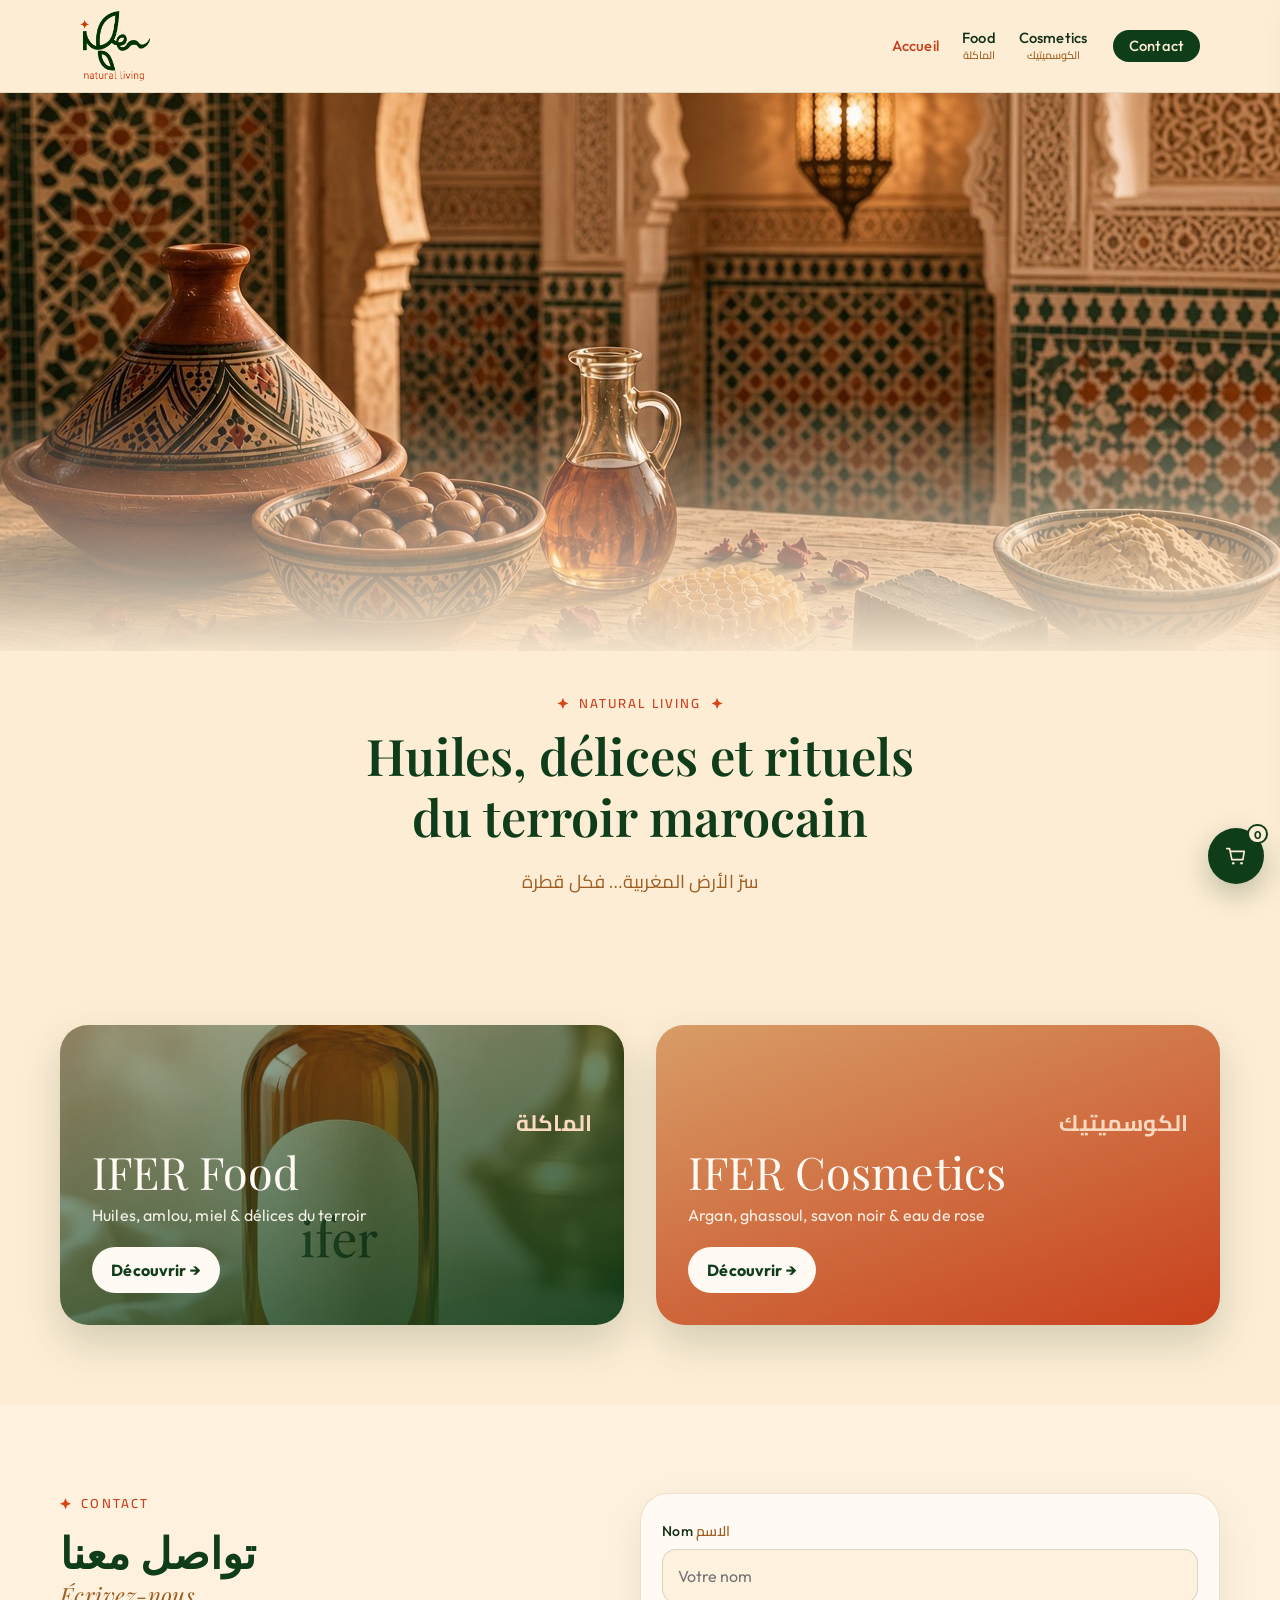
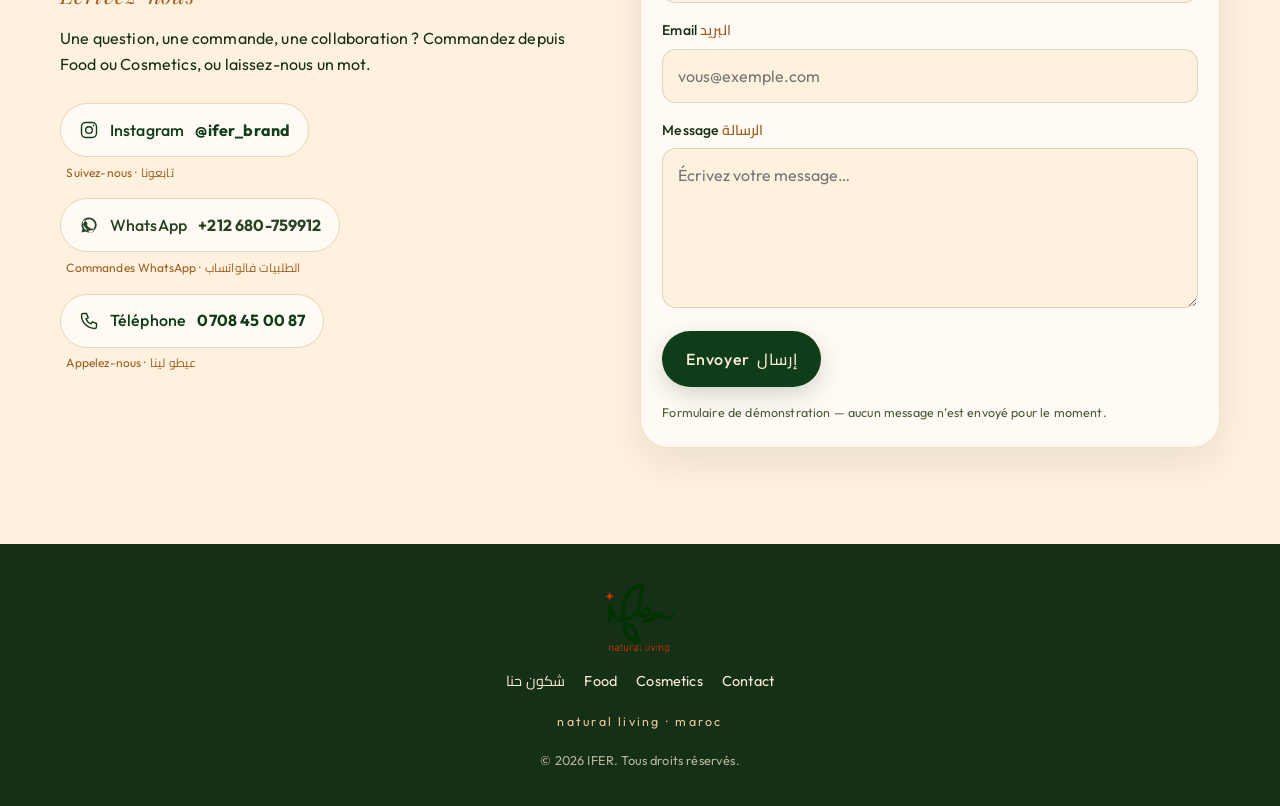
==== commit 270747ec: "Show WhatsApp number, static wa link" ====
--- a/index.html
+++ b/index.html
@@ -11,7 +11,7 @@
   <link rel="preconnect" href="https://fonts.googleapis.com">
   <link rel="preconnect" href="https://fonts.gstatic.com" crossorigin>
   <link href="https://fonts.googleapis.com/css2?family=Cairo:wght@400;500;600;700&family=Outfit:wght@300;400;500;600&family=Playfair+Display:ital,wght@0,400;0,500;0,600;0,700;1,400;1,500&display=swap" rel="stylesheet">
-  <link rel="stylesheet" href="styles.css?v=1794330872">
+  <link rel="stylesheet" href="styles.css?v=1794331080">
 </head>
 <body>
   <a class="skip-link" href="#contenu">Aller au contenu</a>
@@ -79,11 +79,11 @@
               <span class="hint">Suivez-nous · تابعونا</span>
             </li>
             <li>
-              <a class="social-btn wa" href="#" aria-disabled="true">
+              <a class="social-btn wa" href="https://wa.me/212680759912" target="_blank" rel="noopener noreferrer">
                 <svg viewBox="0 0 24 24" width="20" height="20" aria-hidden="true" fill="currentColor"><path d="M12 3a9 9 0 0 0-7.8 13.5L3 21l4.7-1.2A9 9 0 1 0 12 3Zm0 2a7 7 0 0 1 5.9 10.7l-.3.4.7 2.5-2.5-.7-.4.2A7 7 0 1 1 12 5Zm-3.2 3.3c.2 0 .4 0 .6.5.2.5.7 1.7.8 1.8.1.2 0 .4-.2.6l-.3.4c-.2.2-.3.3-.1.6.2.3 1 1.6 2.2 2.6 1.5 1.2 2.7 1.6 3.1 1.8.4.1.6.1.8-.1.2-.2 1-.1 1.2 0 .10.0.1.2 1 1.1.2.4.2 1.3-.3 2.1-.5.8-1.6 1.3-2.2 1.3h-.6c-.4 0-1.2-.2-2.4-.7A12.5 12.5 0 0 1 8.2 16c-1.5-1.4-2.5-3.1-2.8-3.6-.3-.5-.9-1.8-.9-3 0-1.2.6-2.3 1.1-2.7.3-.3.8-.4 1.2-.4Z"/></svg>
-                WhatsApp
+                WhatsApp <strong dir="ltr">+212 680-759912</strong>
               </a>
-              <span class="hint">WhatsApp commandes</span>
+              <span class="hint">Commandes WhatsApp · الطلبيات فالواتساب</span>
             </li>
             <li>
               <a class="social-btn tel" href="tel:+212708450087">
@@ -132,6 +132,6 @@
     </div>
   </footer>
 
-  <script src="script.js?v=1794330872"></script>
+  <script src="script.js?v=1794331080"></script>
 </body>
 </html>
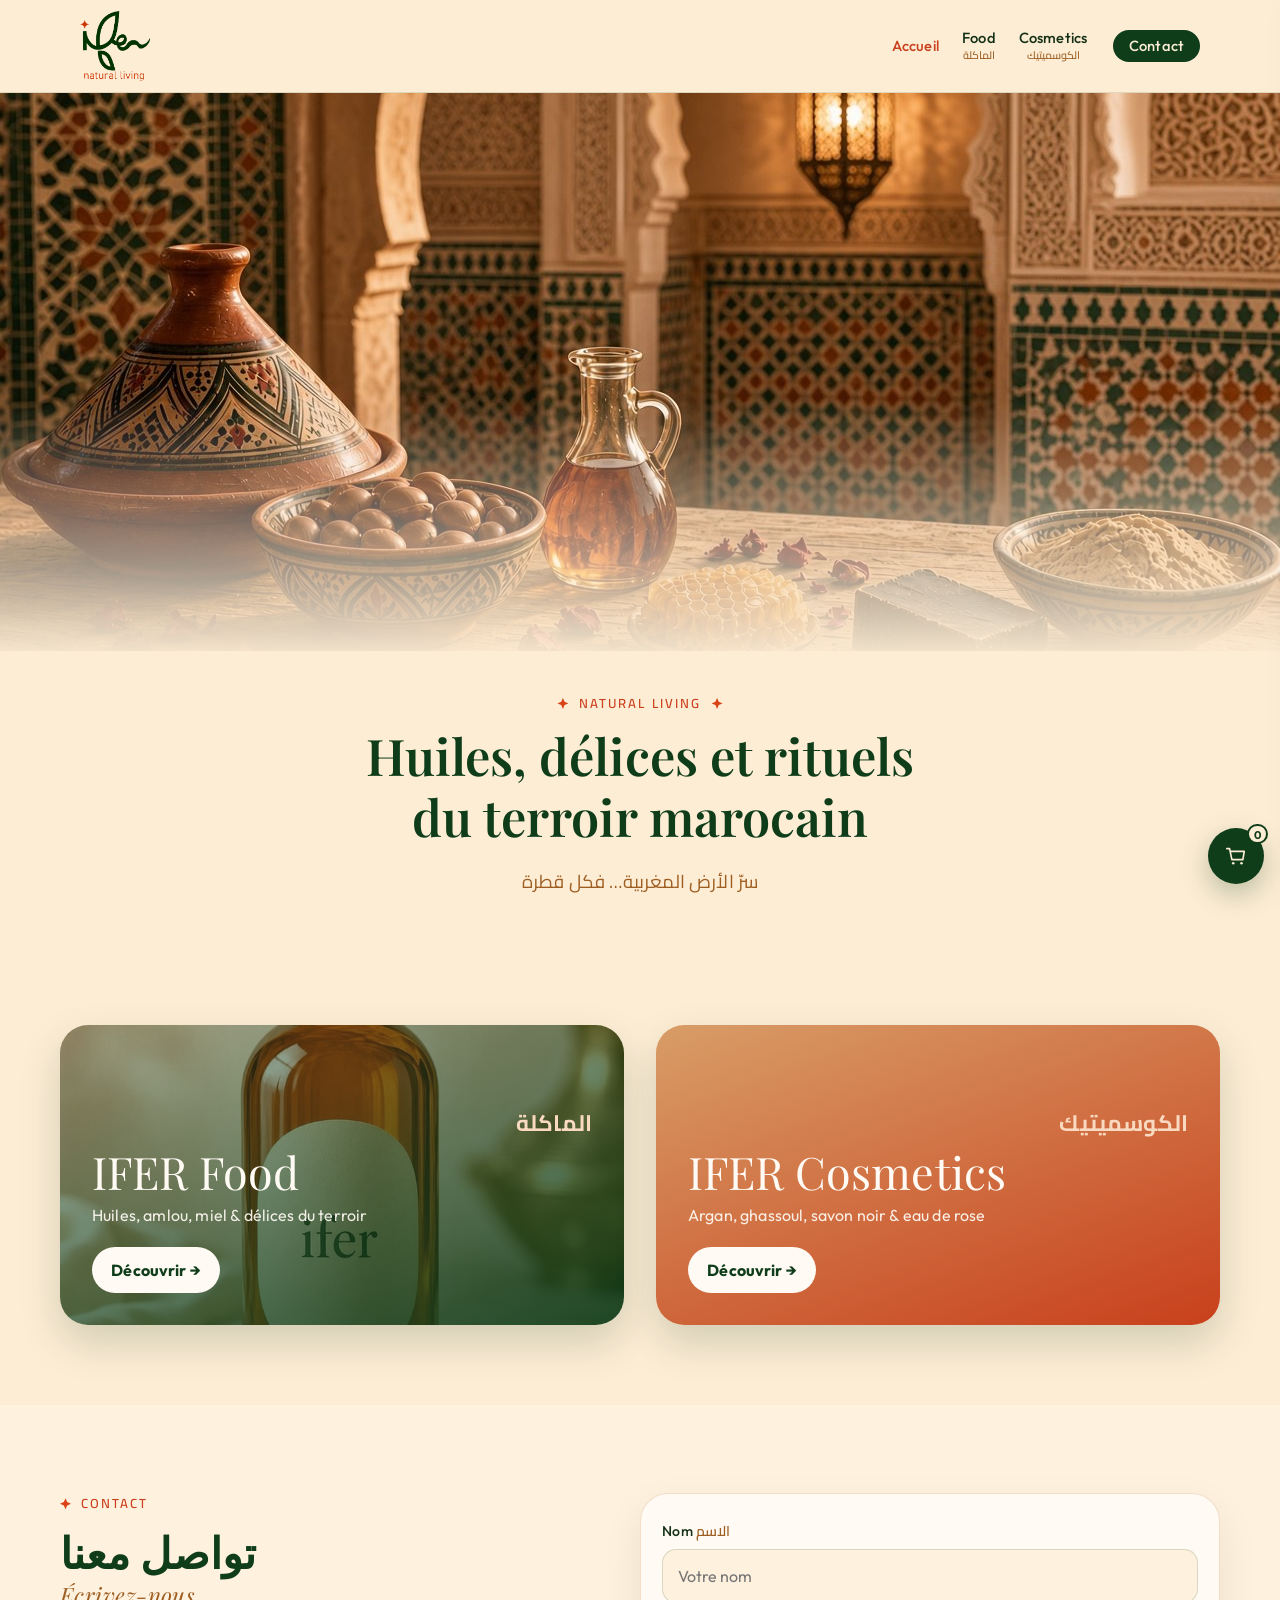
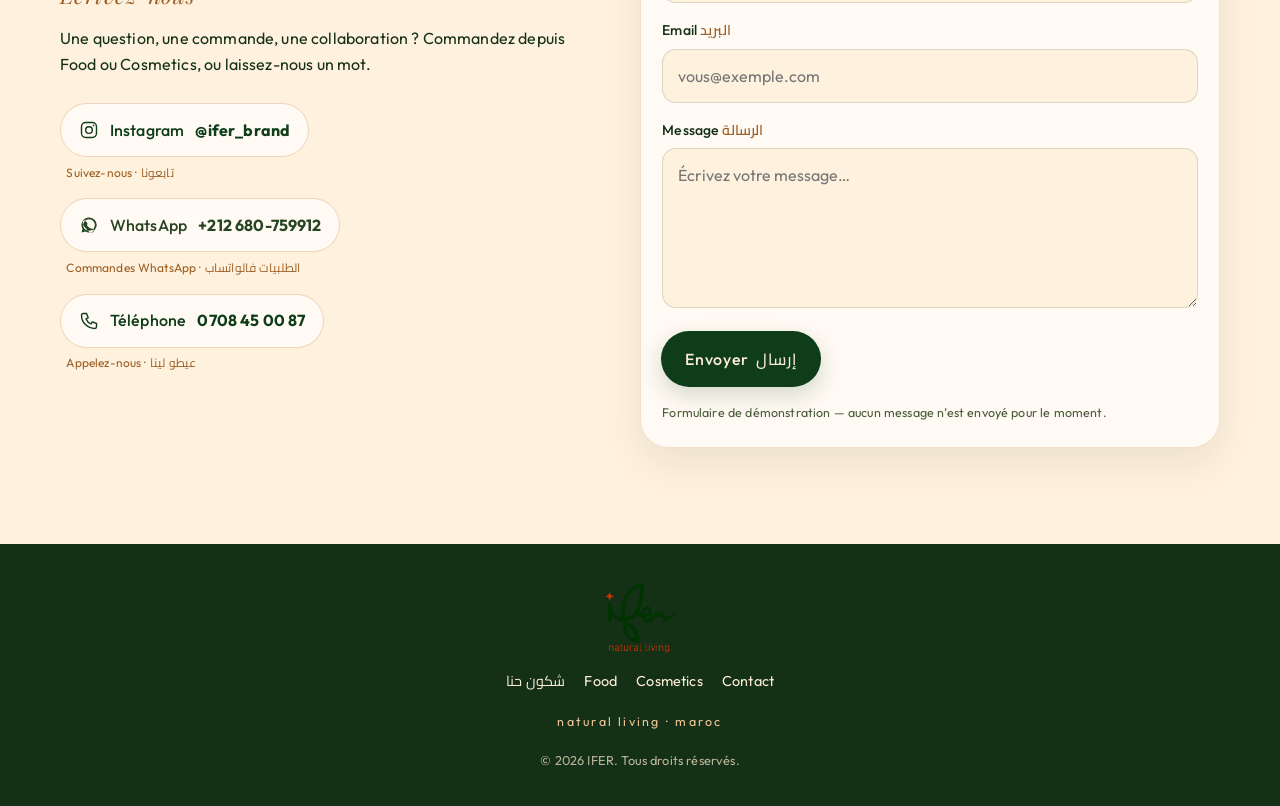
==== commit 4adaafce: "Add buy-now form and plus-to-cart on products Tapping a product photo, name, or Acheter opens a purc" ====
--- a/index.html
+++ b/index.html
@@ -11,7 +11,7 @@
   <link rel="preconnect" href="https://fonts.googleapis.com">
   <link rel="preconnect" href="https://fonts.gstatic.com" crossorigin>
   <link href="https://fonts.googleapis.com/css2?family=Cairo:wght@400;500;600;700&family=Outfit:wght@300;400;500;600&family=Playfair+Display:ital,wght@0,400;0,500;0,600;0,700;1,400;1,500&display=swap" rel="stylesheet">
-  <link rel="stylesheet" href="styles.css?v=1794331080">
+  <link rel="stylesheet" href="styles.css?v=1794331283">
 </head>
 <body>
   <a class="skip-link" href="#contenu">Aller au contenu</a>
@@ -132,6 +132,6 @@
     </div>
   </footer>
 
-  <script src="script.js?v=1794331080"></script>
+  <script src="script.js?v=1794331283"></script>
 </body>
 </html>
--- a/styles.css
+++ b/styles.css
@@ -745,30 +745,48 @@
 .card-body .price { margin-top: auto; padding-top: 0.85rem; }
 .buy-row {
   display: flex;
-  flex-wrap: wrap;
-  align-items: flex-end;
+  flex-wrap: nowrap;
+  align-items: center;
   gap: 0.55rem;
   margin-top: 0.85rem;
 }
-.qty-wrap {
-  display: flex;
-  flex-direction: column;
-  gap: 0.2rem;
-  font-size: 0.7rem;
+.btn-buy {
+  flex: 1;
+  min-width: 0;
+  padding: 0.7rem 0.95rem;
+  font-size: 0.86rem;
+  letter-spacing: 0.02em;
+}
+.card-grid-5 .btn-buy { font-size: 0.78rem; padding: 0.65rem 0.75rem; }
+.btn-plus {
+  width: 44px;
+  height: 44px;
+  flex-shrink: 0;
+  border-radius: 50%;
+  border: 1.5px solid var(--green-dark);
+  background: var(--cream-warm);
+  color: var(--green-dark);
+  font-size: 1.5rem;
   font-weight: 600;
-  color: var(--amber-dark);
-}
-.qty-input {
-  width: 4.2rem;
-  border: 1.5px solid rgba(15, 61, 26, 0.18);
-  background: var(--cream-warm);
-  border-radius: 12px;
-  padding: 0.55rem 0.4rem;
-  text-align: center;
-}
-.btn-add { padding: 0.7rem 0.95rem; font-size: 0.82rem; letter-spacing: 0.02em; flex: 1; min-width: 8.5rem; }
-.btn-add.is-added { background: #2e5a32; }
-.card-grid-5 .btn-add { font-size: 0.75rem; padding: 0.65rem 0.7rem; }
+  line-height: 1;
+  cursor: pointer;
+  display: inline-flex;
+  align-items: center;
+  justify-content: center;
+  box-shadow: 0 6px 16px rgba(15, 61, 26, 0.12);
+  transition: transform 0.35s var(--ease), background 0.35s var(--ease), color 0.35s var(--ease);
+}
+.btn-plus:hover { background: var(--green-dark); color: var(--cream); transform: translateY(-2px); }
+.btn-plus:focus-visible { outline: 2px solid var(--orange); outline-offset: 3px; }
+.btn-plus.is-added {
+  background: var(--orange);
+  border-color: var(--orange);
+  color: var(--cream);
+}
+.product-photo,
+.feature-visual,
+[data-id] h3,
+[data-id] .ar-name { cursor: pointer; }
 
 /* Floating cart */
 .cart-fab {
@@ -980,3 +998,112 @@
 /* Heritage hero image (replaces big logo) */
 .hero-art-wrap.hero-heritage { background: linear-gradient(180deg, rgba(253,237,213,0) 55%, rgba(253,237,213,.95) 100%), url('assets/hero-heritage-v3.jpg') center/cover no-repeat; min-height: clamp(320px, 62vh, 640px); padding: 0; }
 @media (max-width: 700px) { .hero-art-wrap.hero-heritage { min-height: 300px; background-position: 30% center; } }
+
+/* Buy-now purchase form */
+body.buynow-open { overflow: hidden; }
+.buynow-dialog[hidden],
+.buynow-overlay[hidden] { display: none !important; }
+body.buynow-open .cart-fab { visibility: hidden; pointer-events: none; }
+.buynow-overlay {
+  position: fixed;
+  inset: 0;
+  background: rgba(15, 61, 26, 0.45);
+  z-index: 110;
+  opacity: 0;
+  pointer-events: none;
+  transition: opacity 0.3s;
+}
+.buynow-overlay.is-open { opacity: 1; pointer-events: auto; }
+.buynow-dialog {
+  position: fixed;
+  z-index: 120;
+  inset: auto 0 0 0;
+  width: 100%;
+  max-height: 94vh;
+  overflow: auto;
+  -webkit-overflow-scrolling: touch;
+  background: var(--cream);
+  border-radius: 22px 22px 0 0;
+  box-shadow: 0 -16px 48px rgba(15, 61, 26, 0.22);
+  transform: translateY(110%);
+  transition: transform 0.4s var(--ease);
+  display: flex;
+  flex-direction: column;
+  padding-bottom: max(1rem, env(safe-area-inset-bottom));
+}
+.buynow-dialog.is-open { transform: none; }
+.buynow-head {
+  display: flex;
+  align-items: center;
+  justify-content: space-between;
+  padding: 0.85rem 1.1rem;
+  border-bottom: 1px solid var(--line);
+  position: sticky;
+  top: 0;
+  background: var(--cream);
+  z-index: 1;
+}
+.buynow-head h2 {
+  margin: 0;
+  font-size: 1.3rem;
+  font-family: var(--font-ar);
+}
+.buynow-head h2 span {
+  display: block;
+  font-family: var(--font-serif);
+  font-style: italic;
+  font-weight: 400;
+  font-size: 0.7em;
+  color: var(--amber-dark);
+}
+.buynow-product {
+  display: grid;
+  grid-template-columns: 88px 1fr;
+  gap: 0.85rem;
+  align-items: center;
+  margin: 1rem 1.1rem 0.4rem;
+  padding: 0.7rem;
+  background: var(--paper);
+  border: 1px solid rgba(216, 157, 103, 0.3);
+  border-radius: 16px;
+}
+.buynow-product img {
+  width: 88px;
+  height: 88px;
+  object-fit: cover;
+  border-radius: 12px;
+  background: var(--cream-deep);
+}
+.buynow-name { margin: 0; font-weight: 600; font-size: 1rem; color: var(--green-dark); }
+.buynow-meta { margin: 0.2rem 0 0.35rem; font-size: 0.8rem; color: var(--amber-dark); font-family: var(--font-ar); }
+.buynow-unit { margin: 0; font-size: 0.88rem; color: var(--text-soft); }
+.buynow-unit strong { font-family: var(--font-serif); color: var(--green-dark); font-size: 1.15rem; }
+.buynow-qty {
+  display: flex;
+  align-items: center;
+  gap: 0.45rem;
+  margin: 0.2rem 1.1rem 0.5rem;
+  font-size: 0.85rem;
+  font-weight: 600;
+  color: var(--amber-dark);
+}
+.buynow-qty .qty-btn { width: 36px; height: 36px; font-size: 1.1rem; }
+.buynow-qty .cart-qty { min-width: 1.6rem; font-size: 1.05rem; color: var(--green-dark); }
+.buynow-totals { margin: 0 1.1rem 0.4rem; border-radius: 16px; border: 1px solid var(--line); }
+#buynow-form { padding-top: 0.4rem; }
+@media (min-width: 640px) {
+  .buynow-dialog {
+    inset: 50% auto auto 50%;
+    width: min(480px, calc(100% - 2rem));
+    max-height: 90vh;
+    border-radius: 22px;
+    transform: translate(-50%, -40%) scale(0.96);
+    opacity: 0;
+    pointer-events: none;
+  }
+  .buynow-dialog.is-open {
+    transform: translate(-50%, -50%) scale(1);
+    opacity: 1;
+    pointer-events: auto;
+  }
+}
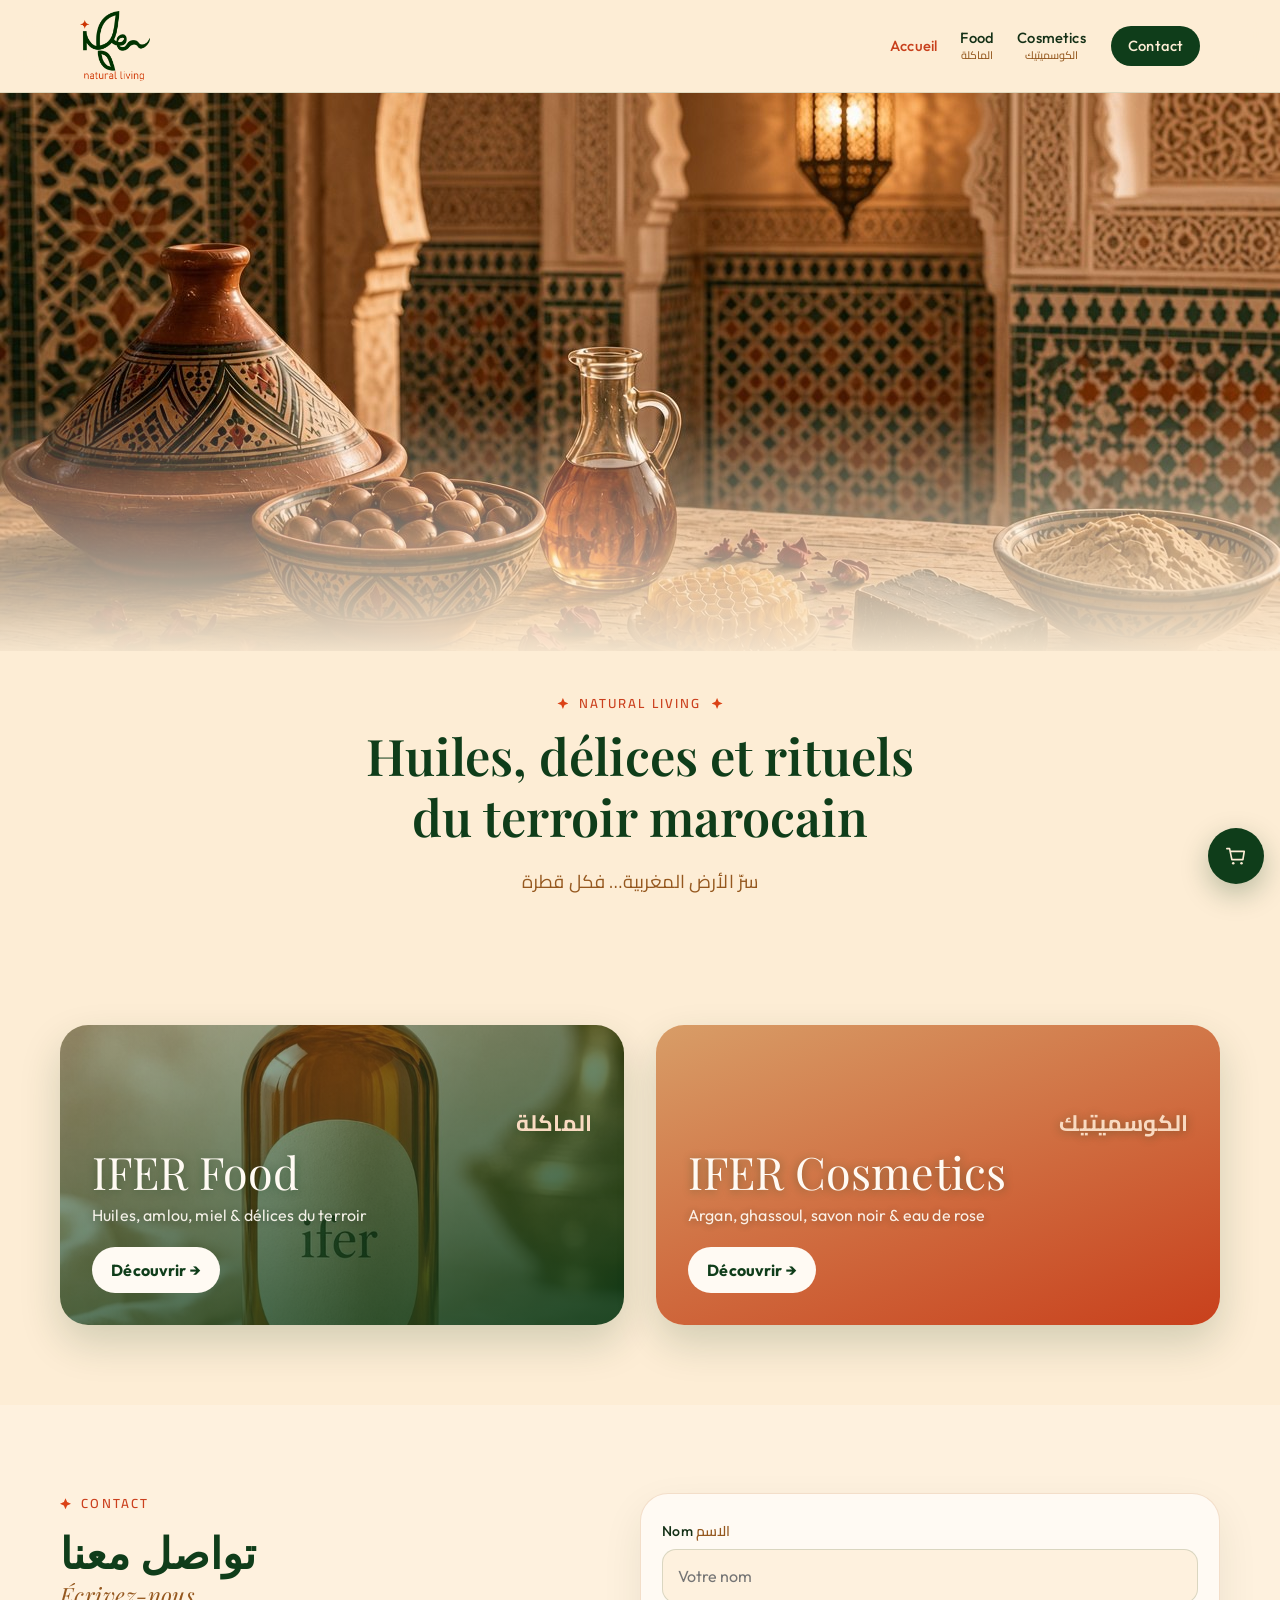
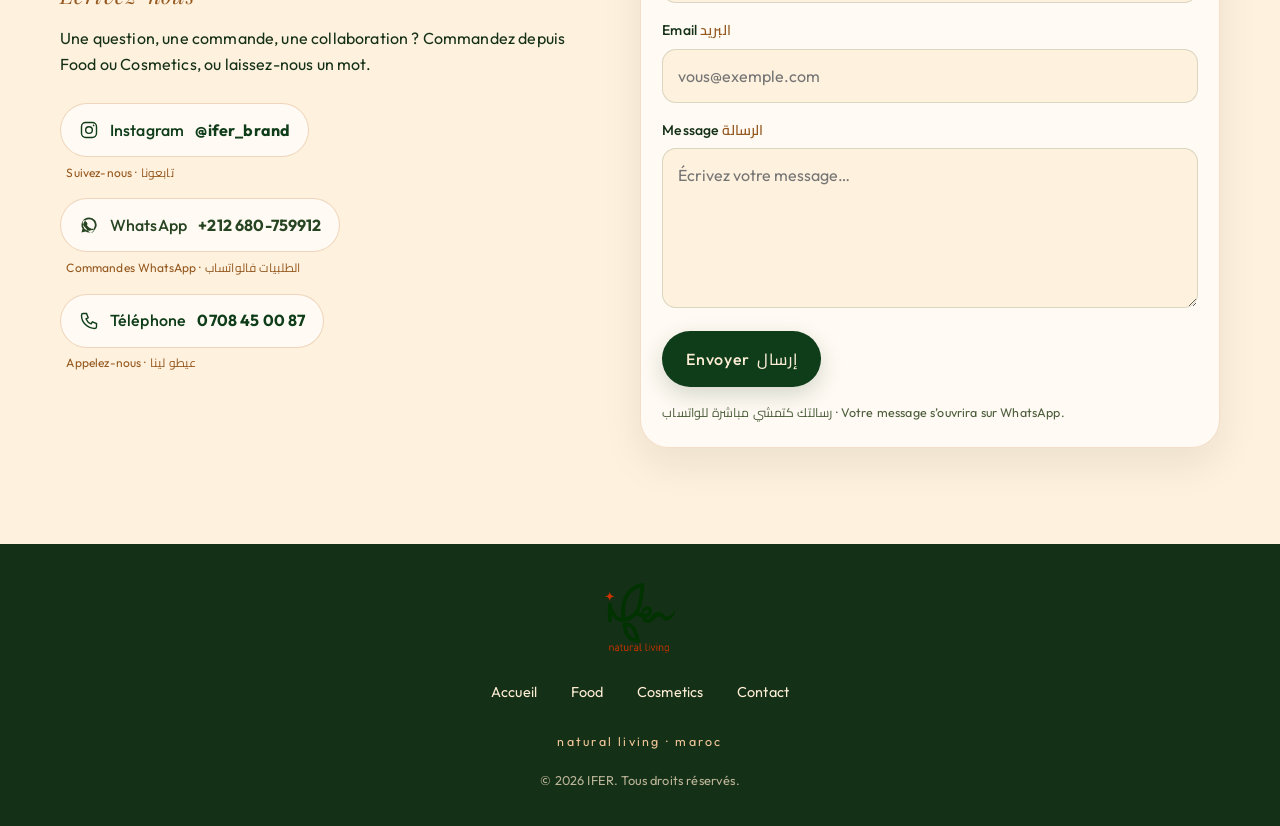
==== commit 82d1268e: "Audit fixes: SEO tags, contact validation, tap targets, and logo size" ====
--- a/index.html
+++ b/index.html
@@ -4,14 +4,27 @@
   <meta charset="UTF-8">
   <meta name="viewport" content="width=device-width, initial-scale=1">
   <meta name="description" content="IFER — natural living. Huiles, délices et rituels du terroir marocain. Food et Cosmetics.">
+  <meta name="theme-color" content="#0f3d1a">
   <title>IFER — natural living</title>
+  <link rel="canonical" href="https://simoch769-netizen.github.io/ifer-site/">
+  <meta property="og:type" content="website">
+  <meta property="og:site_name" content="IFER">
+  <meta property="og:locale" content="fr_FR">
+  <meta property="og:title" content="IFER — natural living">
+  <meta property="og:description" content="IFER — natural living. Huiles, délices et rituels du terroir marocain. Food et Cosmetics.">
+  <meta property="og:url" content="https://simoch769-netizen.github.io/ifer-site/">
+  <meta property="og:image" content="https://simoch769-netizen.github.io/ifer-site/assets/hero-heritage-v3.jpg">
+  <meta name="twitter:card" content="summary_large_image">
+  <meta name="twitter:title" content="IFER — natural living">
+  <meta name="twitter:description" content="IFER — natural living. Huiles, délices et rituels du terroir marocain. Food et Cosmetics.">
+  <meta name="twitter:image" content="https://simoch769-netizen.github.io/ifer-site/assets/hero-heritage-v3.jpg">
   <link rel="icon" type="image/png" sizes="32x32" href="assets/favicon-32.png">
   <link rel="icon" type="image/png" sizes="64x64" href="assets/favicon-64.png">
   <link rel="apple-touch-icon" href="assets/favicon-256.png">
   <link rel="preconnect" href="https://fonts.googleapis.com">
   <link rel="preconnect" href="https://fonts.gstatic.com" crossorigin>
   <link href="https://fonts.googleapis.com/css2?family=Cairo:wght@400;500;600;700&family=Outfit:wght@300;400;500;600&family=Playfair+Display:ital,wght@0,400;0,500;0,600;0,700;1,400;1,500&display=swap" rel="stylesheet">
-  <link rel="stylesheet" href="styles.css?v=1794331283">
+  <link rel="stylesheet" href="styles.css?v=1794332100">
 </head>
 <body>
   <a class="skip-link" href="#contenu">Aller au contenu</a>
@@ -19,7 +32,7 @@
   <header class="site-header" id="top">
     <div class="header-inner">
       <a class="brand" href="index.html" aria-label="ifer natural living — accueil">
-        <img src="assets/ifer-logo.png" width="2061" height="2050" alt="ifer, natural living">
+        <img src="assets/ifer-logo-512.png" width="512" height="509" alt="ifer, natural living">
       </a>
       <button class="nav-toggle" type="button" aria-expanded="false" aria-controls="site-nav" aria-label="Ouvrir le menu">
         <span></span><span></span><span></span>
@@ -37,7 +50,7 @@
 
   <main id="contenu">
     <section class="hero" id="accueil">
-      <div class="hero-art-wrap hero-heritage reveal" role="img" aria-label="Terroir marocain : tajine, noix d'argan, huile, miel, savon noir et ghassoul devant un arc en zellige et l'Atlas">
+      <div class="hero-art-wrap hero-heritage reveal" role="img" aria-label="Terroir marocain : tajine, noix d'argan, huile, miel, savon noir et ghassoul devant un arc de zellige dans un riad">
         
       </div>
       <div class="hero-caption">
@@ -95,10 +108,10 @@
           </ul>
         </div>
 
-        <form class="contact-form reveal" id="contact-form" action="#" method="post" novalidate>
+        <form class="contact-form reveal" id="contact-form" novalidate>
           <div class="field">
             <label for="nom">Nom <span lang="ar">الاسم</span></label>
-            <input type="text" id="nom" name="nom" autocomplete="name" placeholder="Votre nom">
+            <input type="text" id="nom" name="nom" autocomplete="name" placeholder="Votre nom" required>
           </div>
           <div class="field">
             <label for="email">Email <span lang="ar">البريد</span></label>
@@ -106,10 +119,11 @@
           </div>
           <div class="field">
             <label for="message">Message <span lang="ar">الرسالة</span></label>
-            <textarea id="message" name="message" rows="5" placeholder="Écrivez votre message…"></textarea>
+            <textarea id="message" name="message" rows="5" placeholder="Écrivez votre message…" required></textarea>
           </div>
           <button class="btn btn-green" type="submit">Envoyer <span lang="ar">إرسال</span></button>
-          <p class="form-note">Formulaire de démonstration — aucun message n’est envoyé pour le moment.</p>
+          <p class="form-error" id="contact-error" hidden>المرجو تعمير الاسم والرسالة.</p>
+          <p class="form-note">رسالتك كتمشي مباشرة للواتساب · Votre message s’ouvrira sur WhatsApp.</p>
           <p class="form-success" id="form-success" hidden>شكراً. Merci — votre message a bien été préparé. Ouverture de WhatsApp…</p>
         </form>
       </div>
@@ -119,19 +133,19 @@
   <footer class="site-footer">
     <div class="container footer-inner">
       <a class="brand footer-brand" href="index.html">
-        <img src="assets/ifer-logo.png" width="2061" height="2050" alt="ifer, natural living">
+        <img src="assets/ifer-logo-512.png" width="512" height="509" alt="ifer, natural living">
       </a>
       <nav aria-label="Pied de page">
-        <a href="index.html">شكون حنا</a>
+        <a href="index.html">Accueil</a>
         <a href="food.html">Food</a>
         <a href="cosmetics.html">Cosmetics</a>
         <a href="index.html#contact">Contact</a>
       </nav>
       <p class="footer-tag">natural living · Maroc</p>
-      <p class="copyright">© <span id="year"></span> IFER. Tous droits réservés.</p>
+      <p class="copyright">© <span id="year">2026</span> IFER. Tous droits réservés.</p>
     </div>
   </footer>
 
-  <script src="script.js?v=1794331283"></script>
+  <script src="script.js?v=1794332100"></script>
 </body>
 </html>
--- a/styles.css
+++ b/styles.css
@@ -18,7 +18,7 @@
   --gold-light: #f1c699;
   --gold-dark: #d89d67;
   --amber: #b67943;
-  --amber-dark: #9e5e22;
+  --amber-dark: #95581f;
   --amber-light: #d2975a;
   --pink-pill: #f9dac1;
   --backdrop: #c4986f;
@@ -168,6 +168,21 @@
 }
 .btn:hover { transform: translateY(-2px); }
 .btn:focus-visible { outline: 2px solid var(--orange); outline-offset: 3px; }
+
+.nav-toggle:focus-visible,
+.cart-fab:focus-visible,
+.cart-close:focus-visible,
+.qty-btn:focus-visible,
+.social-btn:focus-visible,
+.back-link:focus-visible,
+.choice-card:focus-visible,
+.site-footer a:focus-visible,
+.cart-remove:focus-visible,
+.site-nav a:focus-visible {
+  outline: 2px solid var(--orange);
+  outline-offset: 3px;
+}
+
 .btn-green {
   background: var(--green-dark);
   color: var(--cream);
@@ -278,8 +293,10 @@
   background: var(--green-dark);
   color: var(--cream) !important;
   border-radius: 999px;
-  padding: 0.45rem 1rem !important;
+  padding: 0.55rem 1.05rem !important;
   margin-left: 0.3rem;
+  min-height: 40px;
+  justify-content: center;
 }
 .nav-cta::after { display: none; }
 .nav-cta:hover { background: var(--green-wordmark); }
@@ -514,6 +531,7 @@
 .social-btn {
   display: inline-flex;
   align-items: center;
+  flex-wrap: wrap;
   gap: 0.7rem;
   text-decoration: none;
   background: var(--paper);
@@ -521,6 +539,7 @@
   padding: 0.8rem 1.1rem;
   border-radius: 999px;
   font-weight: 500;
+  max-width: 100%;
   transition: transform 0.3s var(--ease), box-shadow 0.3s var(--ease);
 }
 .social-btn:hover { transform: translateY(-2px); box-shadow: var(--shadow); }
@@ -589,7 +608,7 @@
 }
 .footer-inner { display: grid; gap: 1.1rem; justify-items: center; }
 .site-footer nav { display: flex; flex-wrap: wrap; gap: 0.7rem 1.2rem; justify-content: center; }
-.site-footer nav a { text-decoration: none; font-size: 0.9rem; color: var(--cream); }
+.site-footer nav a { text-decoration: none; font-size: 0.9rem; color: var(--cream); display: inline-flex; align-items: center; min-height: 44px; padding: 0.35rem 0.45rem; }
 .site-footer nav a:hover { color: var(--gold-light); }
 .footer-tag {
   margin: 0;
@@ -658,7 +677,7 @@
   }
   .site-nav ul { flex-direction: column; align-items: stretch; gap: 0; }
   .site-nav a { align-items: flex-start; padding: 0.85rem 0.2rem; font-size: 1.05rem; }
-  .nav-cta { margin: 0.4rem 0 0; align-items: center !important; text-align: center; }
+  .nav-cta { margin: 0.4rem 0 0; align-items: center !important; text-align: center; min-height: 44px; padding: 0.7rem 1rem !important; }
   body.nav-open { overflow: hidden; }
 }
 
@@ -682,6 +701,7 @@
 .choice-card:hover { transform: translateY(-6px); box-shadow: 0 26px 50px rgba(15,61,26,.26); }
 .choice-food { background: linear-gradient(160deg, rgba(15,61,26,.35), rgba(15,61,26,.92)), url('assets/products/argan-culinaire.jpg?v=1794330537') center/cover; }
 .choice-cos { background: linear-gradient(160deg, #d89d67 0%, #c8401c 100%); }
+.choice-ar, .choice-title, .choice-sub { text-shadow: 0 1px 10px rgba(15,61,26,.4); }
 .choice-ar { font-size: 1.4rem; font-weight:700; color:#f9dac1; }
 .choice-title { font-family: 'Playfair Display', serif; font-size: clamp(2rem,4vw,2.8rem); line-height:1.05; }
 .choice-sub { opacity:.92; }
@@ -831,6 +851,7 @@
   border: 2px solid var(--green-dark);
 }
 .cart-fab.has-items .cart-badge { border-color: var(--orange); }
+.cart-badge[hidden] { display: none !important; }
 .cart-overlay {
   position: fixed;
   inset: 0;
@@ -851,13 +872,18 @@
   background: var(--cream);
   box-shadow: -12px 0 40px rgba(15, 61, 26, 0.18);
   transform: translateX(110%);
-  transition: transform 0.4s var(--ease);
+  visibility: hidden;
+  transition: transform 0.4s var(--ease), visibility 0s linear 0.4s;
   display: flex;
   flex-direction: column;
   overflow: auto;
   -webkit-overflow-scrolling: touch;
 }
-.cart-drawer.is-open { transform: none; }
+.cart-drawer.is-open {
+  transform: none;
+  visibility: visible;
+  transition: transform 0.4s var(--ease), visibility 0s;
+}
 .cart-head {
   display: flex;
   align-items: center;
@@ -883,8 +909,8 @@
   color: var(--amber-dark);
 }
 .cart-close {
-  width: 40px;
-  height: 40px;
+  width: 44px;
+  height: 44px;
   border: 0;
   background: transparent;
   font-size: 1.8rem;
@@ -909,9 +935,9 @@
 .cart-item-meta { margin: 0.15rem 0 0.4rem; font-size: 0.75rem; color: var(--amber-dark); font-family: var(--font-ar); }
 .cart-item-row { display: flex; align-items: center; gap: 0.35rem; flex-wrap: wrap; }
 .qty-btn {
-  width: 28px;
-  height: 28px;
-  border-radius: 8px;
+  width: 44px;
+  height: 44px;
+  border-radius: 10px;
   border: 1px solid rgba(15, 61, 26, 0.2);
   background: var(--cream-warm);
   cursor: pointer;
@@ -923,10 +949,13 @@
   border: 0;
   background: transparent;
   color: var(--orange);
-  font-size: 0.75rem;
+  font-size: 0.8rem;
   cursor: pointer;
   font-family: var(--font-ar);
   margin-left: auto;
+  min-height: 44px;
+  min-width: 44px;
+  padding: 0.25rem 0.4rem;
 }
 .cart-line { font-weight: 700; font-size: 0.85rem; margin-left: auto; }
 .cart-totals {
@@ -1087,7 +1116,7 @@
   font-weight: 600;
   color: var(--amber-dark);
 }
-.buynow-qty .qty-btn { width: 36px; height: 36px; font-size: 1.1rem; }
+.buynow-qty .qty-btn { width: 44px; height: 44px; font-size: 1.1rem; }
 .buynow-qty .cart-qty { min-width: 1.6rem; font-size: 1.05rem; color: var(--green-dark); }
 .buynow-totals { margin: 0 1.1rem 0.4rem; border-radius: 16px; border: 1px solid var(--line); }
 #buynow-form { padding-top: 0.4rem; }
